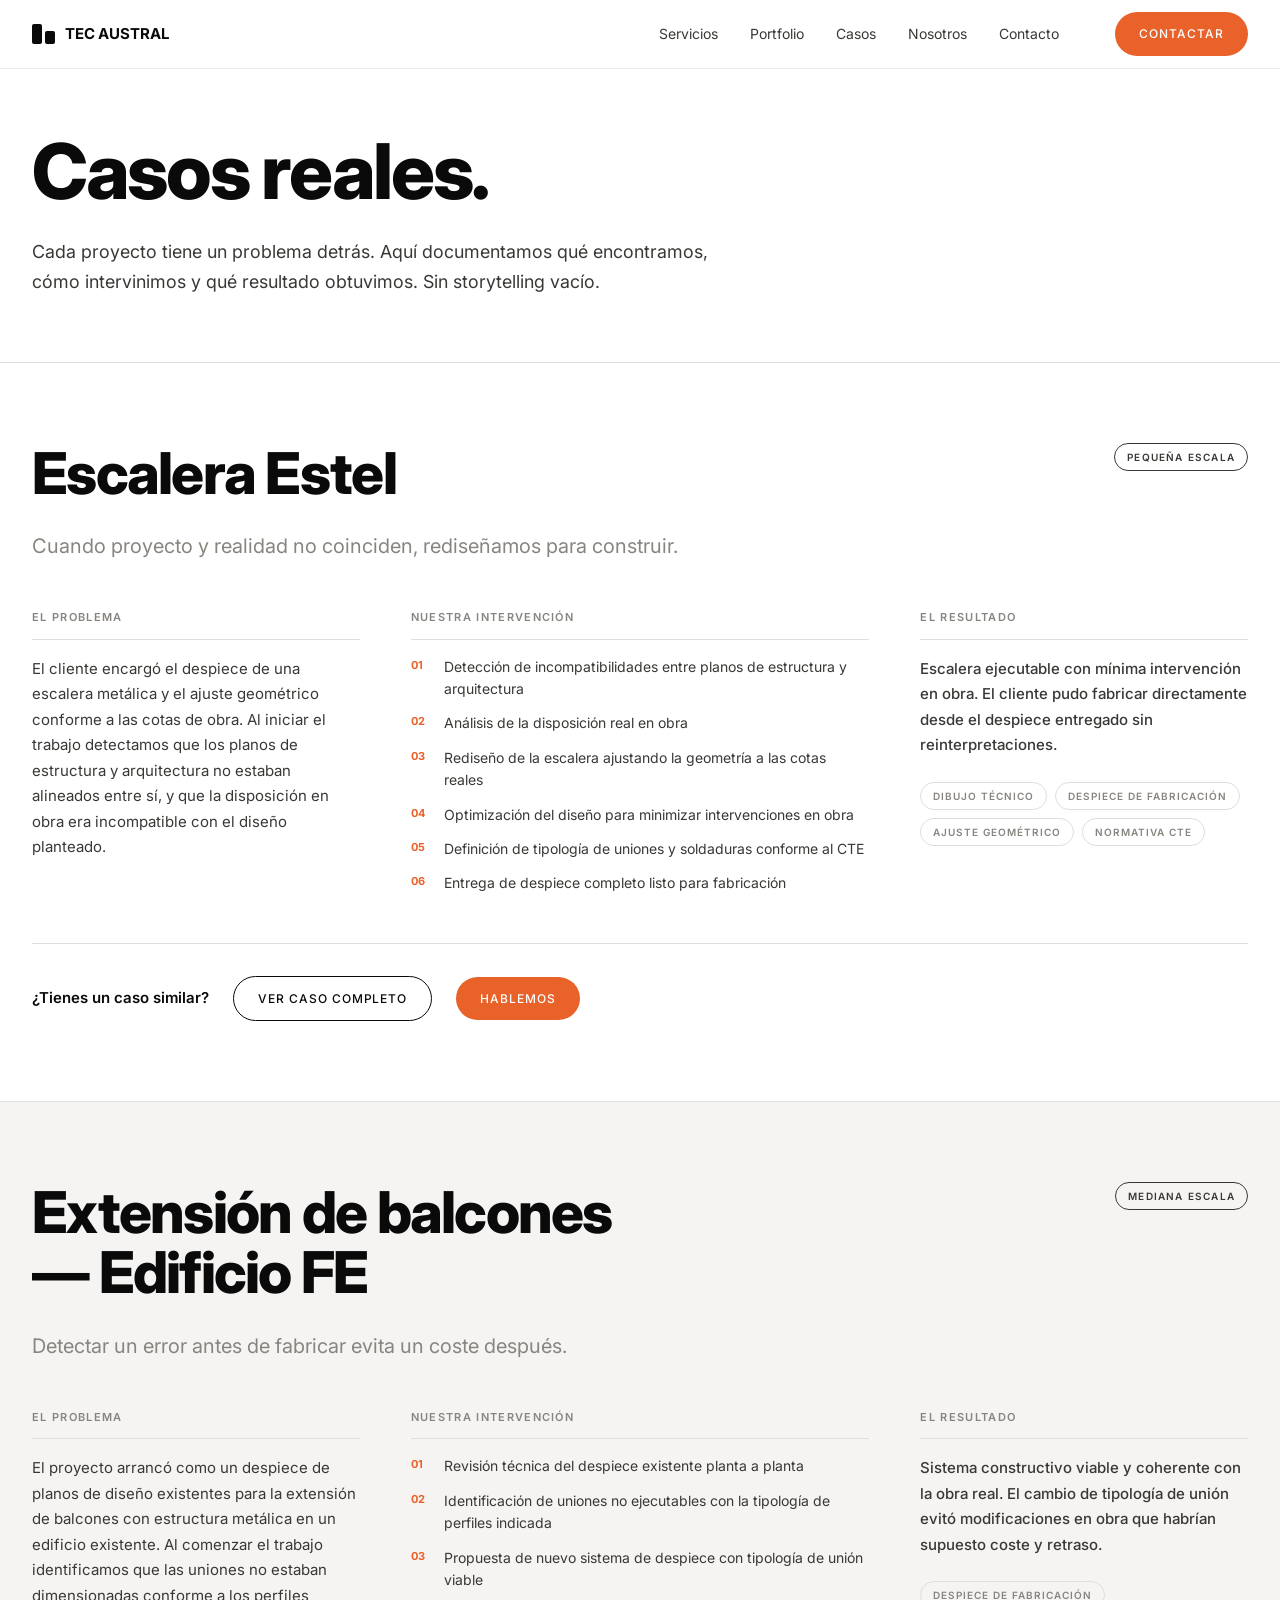
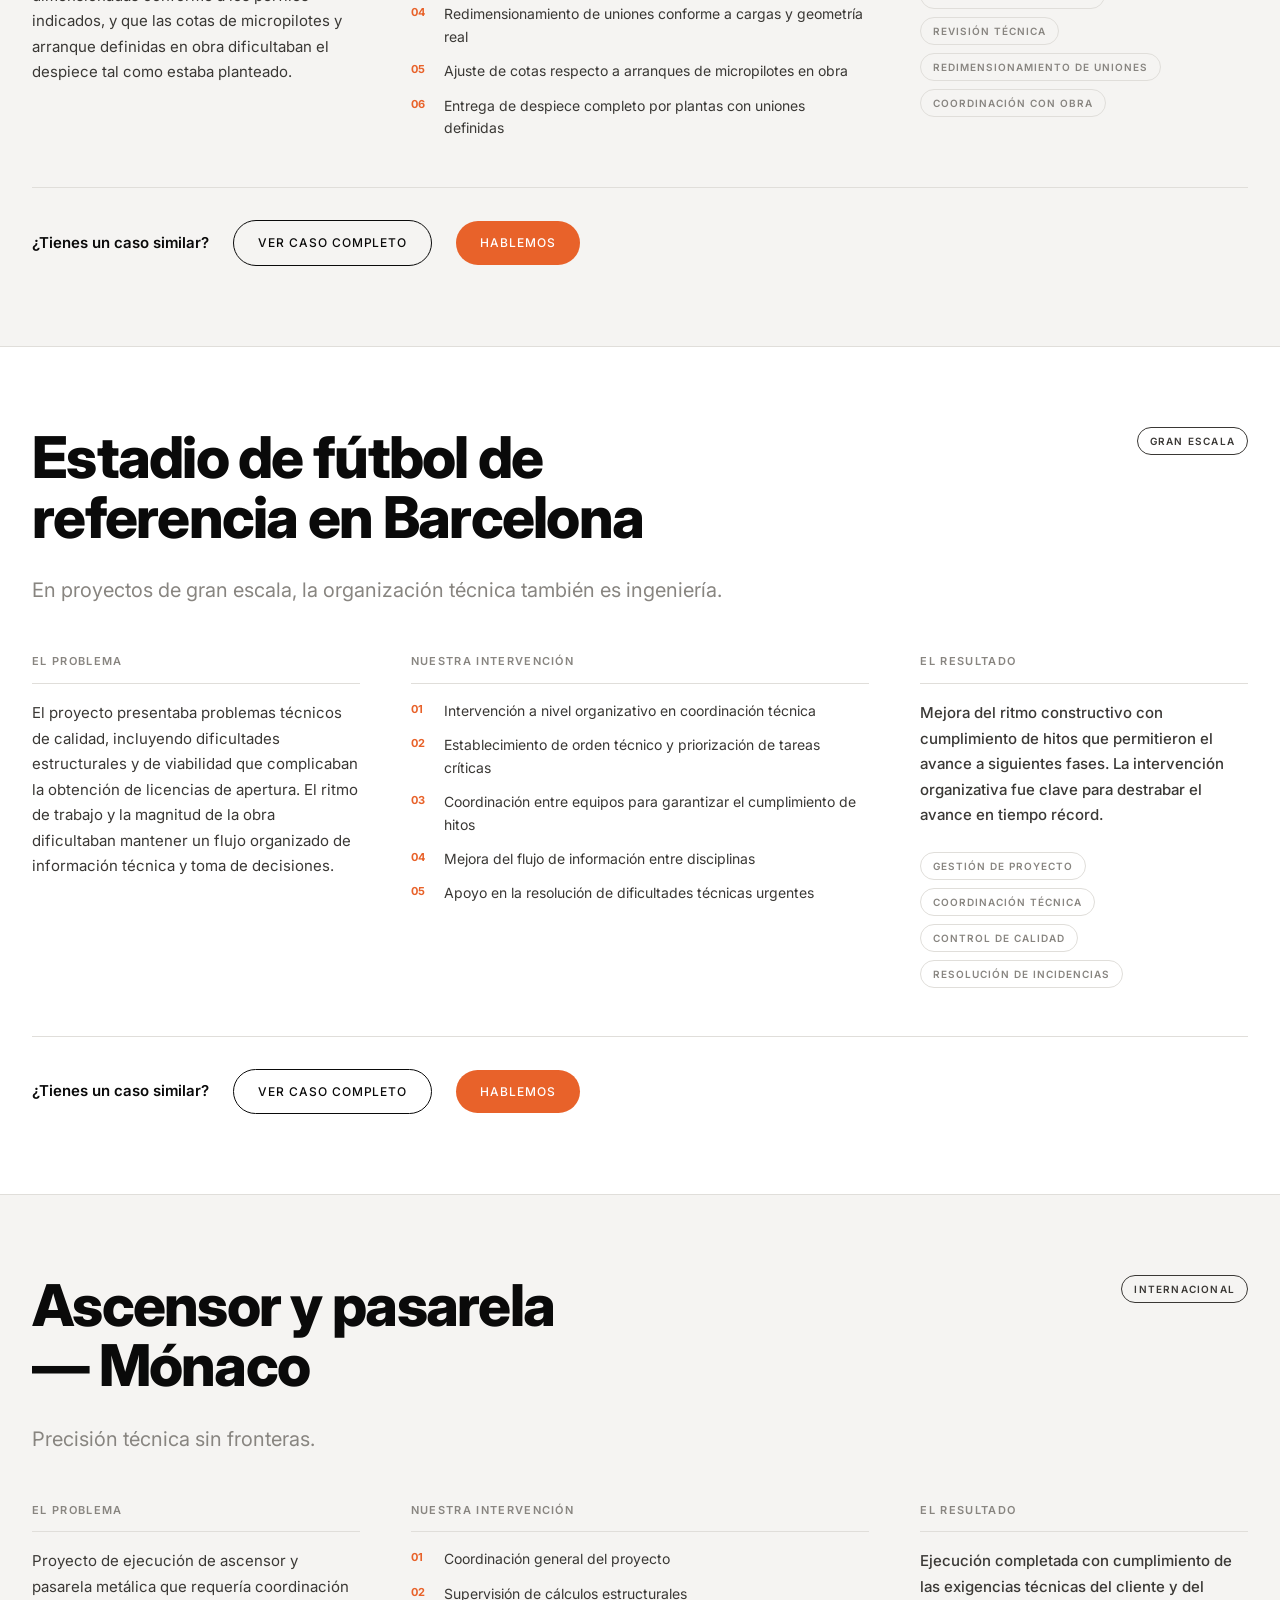
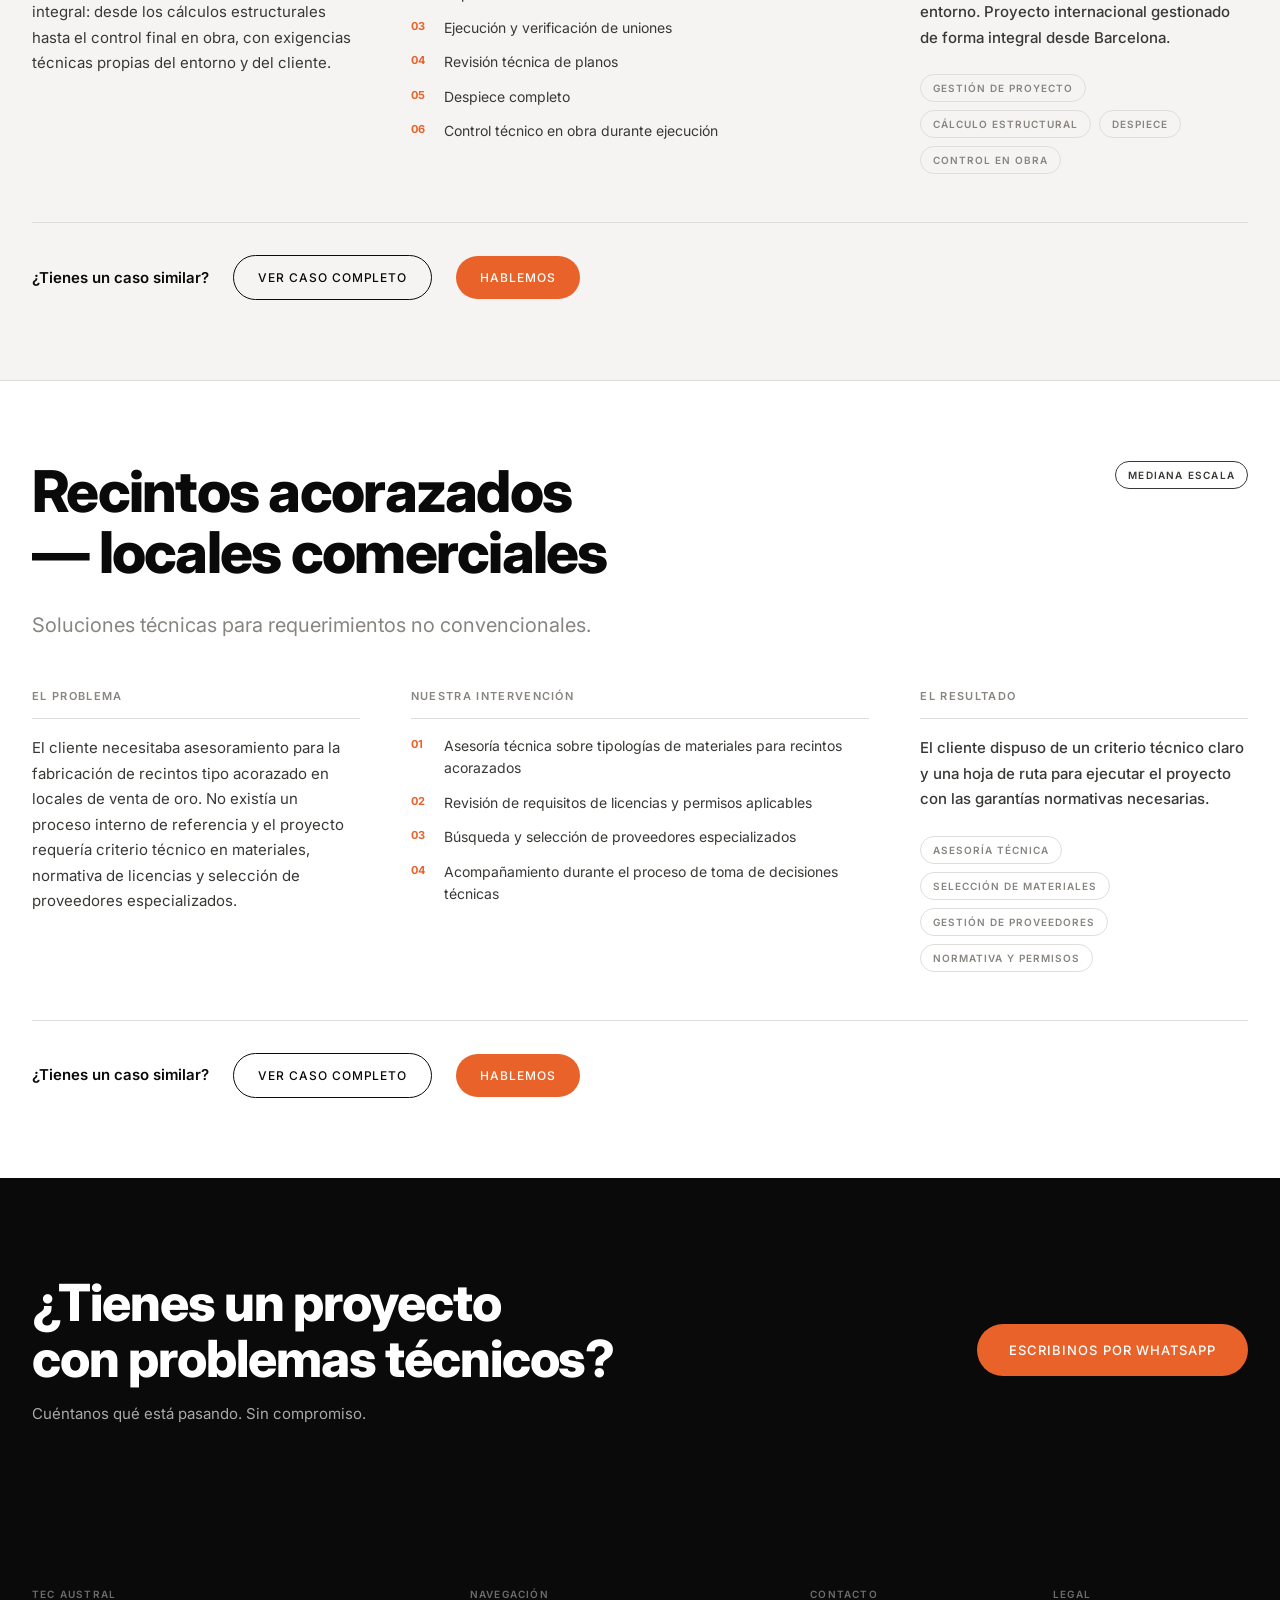
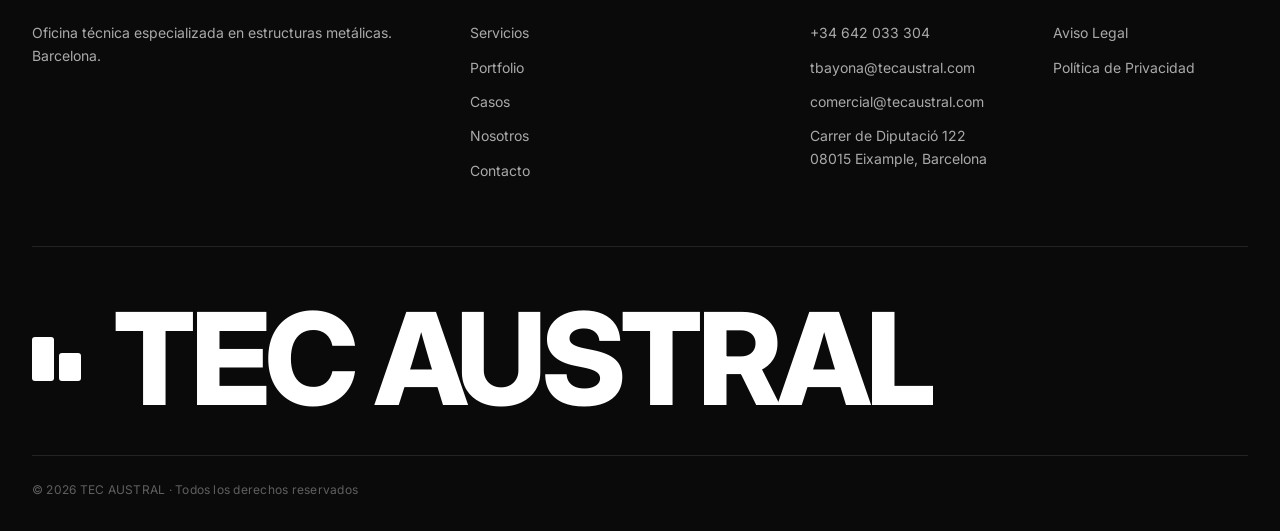
==== casos.html @ e1c51871 "Build-out completo: nuevas páginas y páginas individuales de casos - Home actualizado con contenido " ====
<!DOCTYPE html>
<html lang="es">
<head>
  <meta charset="UTF-8" />
  <meta name="viewport" content="width=device-width, initial-scale=1.0" />
  <title>Casos · TEC AUSTRAL</title>
  <meta name="description" content="Casos reales de intervención técnica en obra: qué encontramos, qué hicimos y qué resultados obtuvimos." />
  <meta property="og:title" content="Casos · TEC AUSTRAL" />
  <meta property="og:description" content="Casos reales de intervención técnica en obra: qué encontramos, qué hicimos y qué resultados obtuvimos." />
  <meta property="og:type" content="website" />
  <link rel="preconnect" href="https://fonts.googleapis.com" />
  <link rel="preconnect" href="https://fonts.gstatic.com" crossorigin />
  <link href="https://fonts.googleapis.com/css2?family=Inter:ital,opsz,wght@0,14..32,300;0,14..32,400;0,14..32,500;0,14..32,700;0,14..32,800;0,14..32,900&display=swap" rel="stylesheet" />
  <link rel="stylesheet" href="style.css" />
  <link rel="stylesheet" href="casos.css" />
</head>
<body>

  <!-- ═══ NAV ══════════════════════════════════════════════════════════ -->
  <nav class="nav" id="nav">
    <div class="nav__inner">
      <a href="index.html" class="nav__brand">
        <span class="nav__logo" aria-hidden="true">
          <span class="nav__logo-rect nav__logo-rect--tall"></span>
          <span class="nav__logo-rect nav__logo-rect--short"></span>
        </span>
        TEC AUSTRAL
      </a>
      <ul class="nav__links" role="list">
        <li><a href="servicios.html" class="nav__link">Servicios</a></li>
        <li><a href="portfolio.html" class="nav__link">Portfolio</a></li>
        <li><a href="casos.html" class="nav__link" aria-current="page">Casos</a></li>
        <li><a href="nosotros.html" class="nav__link">Nosotros</a></li>
        <li><a href="contacto.html" class="nav__link">Contacto</a></li>
      </ul>
      <div class="nav__ctas">
        <a href="https://wa.me/+34642033304" class="btn btn--fill" target="_blank" rel="noopener">CONTACTAR</a>
      </div>
      <button class="nav__hamburger" aria-label="Menú" aria-expanded="false" data-nav-toggle>
        <span></span><span></span>
      </button>
    </div>
    <div class="nav__mobile" data-nav-mobile>
      <ul role="list">
        <li><a href="servicios.html">Servicios</a></li>
        <li><a href="portfolio.html">Portfolio</a></li>
        <li><a href="casos.html">Casos</a></li>
        <li><a href="nosotros.html">Nosotros</a></li>
        <li><a href="contacto.html">Contacto</a></li>
      </ul>
      <a href="https://wa.me/+34642033304" class="btn btn--fill" target="_blank" rel="noopener" style="width:100%;justify-content:center;">CONTACTAR</a>
    </div>
  </nav>

  <!-- ═══ INTRO ══════════════════════════════════════════════════════════ -->
  <header class="page-header">
    <div class="page-header__inner">
      <h1 class="page-header__title">Casos reales.</h1>
      <p class="page-header__lede">Cada proyecto tiene un problema detrás. Aquí documentamos qué encontramos, cómo intervinimos y qué resultado obtuvimos. Sin storytelling vacío.</p>
    </div>
  </header>

  <!-- ═══ CASO 01 · ESTEL ════════════════════════════════════════════════ -->
  <article class="caso" id="estel" style="scroll-margin-top:var(--nav-h)">
    <div class="caso__inner">
      <div class="caso__top">
        <h2 class="caso__title">Escalera Estel</h2>
        <span class="caso__badge">PEQUEÑA ESCALA</span>
      </div>
      <p class="caso__headline">Cuando proyecto y realidad no coinciden, rediseñamos para construir.</p>
      <div class="caso__grid">
        <div class="caso__block">
          <h3>EL PROBLEMA</h3>
          <p>El cliente encargó el despiece de una escalera metálica y el ajuste geométrico conforme a las cotas de obra. Al iniciar el trabajo detectamos que los planos de estructura y arquitectura no estaban alineados entre sí, y que la disposición en obra era incompatible con el diseño planteado.</p>
        </div>
        <div class="caso__block">
          <h3>NUESTRA INTERVENCIÓN</h3>
          <ol class="caso__steps">
            <li>Detección de incompatibilidades entre planos de estructura y arquitectura</li>
            <li>Análisis de la disposición real en obra</li>
            <li>Rediseño de la escalera ajustando la geometría a las cotas reales</li>
            <li>Optimización del diseño para minimizar intervenciones en obra</li>
            <li>Definición de tipología de uniones y soldaduras conforme al CTE</li>
            <li>Entrega de despiece completo listo para fabricación</li>
          </ol>
        </div>
        <div class="caso__block">
          <h3>EL RESULTADO</h3>
          <p class="caso__result">Escalera ejecutable con mínima intervención en obra. El cliente pudo fabricar directamente desde el despiece entregado sin reinterpretaciones.</p>
          <div class="caso__tags">
            <span class="caso__tag">Dibujo técnico</span>
            <span class="caso__tag">Despiece de fabricación</span>
            <span class="caso__tag">Ajuste geométrico</span>
            <span class="caso__tag">Normativa CTE</span>
          </div>
        </div>
      </div>
      <div class="caso__cta">
        <p>¿Tienes un caso similar?</p>
        <a href="casos/estel.html" class="btn btn--outline-dark">VER CASO COMPLETO</a>
        <a href="https://wa.me/+34642033304" class="btn btn--fill" target="_blank" rel="noopener">HABLEMOS</a>
      </div>
    </div>
  </article>

  <!-- ═══ CASO 02 · FE ═══════════════════════════════════════════════════ -->
  <article class="caso" id="fe">
    <div class="caso__inner">
      <div class="caso__top">
        <h2 class="caso__title">Extensión de balcones<br>— Edificio FE</h2>
        <span class="caso__badge">MEDIANA ESCALA</span>
      </div>
      <p class="caso__headline">Detectar un error antes de fabricar evita un coste después.</p>
      <div class="caso__grid">
        <div class="caso__block">
          <h3>EL PROBLEMA</h3>
          <p>El proyecto arrancó como un despiece de planos de diseño existentes para la extensión de balcones con estructura metálica en un edificio existente. Al comenzar el trabajo identificamos que las uniones no estaban dimensionadas conforme a los perfiles indicados, y que las cotas de micropilotes y arranque definidas en obra dificultaban el despiece tal como estaba planteado.</p>
        </div>
        <div class="caso__block">
          <h3>NUESTRA INTERVENCIÓN</h3>
          <ol class="caso__steps">
            <li>Revisión técnica del despiece existente planta a planta</li>
            <li>Identificación de uniones no ejecutables con la tipología de perfiles indicada</li>
            <li>Propuesta de nuevo sistema de despiece con tipología de unión viable</li>
            <li>Redimensionamiento de uniones conforme a cargas y geometría real</li>
            <li>Ajuste de cotas respecto a arranques de micropilotes en obra</li>
            <li>Entrega de despiece completo por plantas con uniones definidas</li>
          </ol>
        </div>
        <div class="caso__block">
          <h3>EL RESULTADO</h3>
          <p class="caso__result">Sistema constructivo viable y coherente con la obra real. El cambio de tipología de unión evitó modificaciones en obra que habrían supuesto coste y retraso.</p>
          <div class="caso__tags">
            <span class="caso__tag">Despiece de fabricación</span>
            <span class="caso__tag">Revisión técnica</span>
            <span class="caso__tag">Redimensionamiento de uniones</span>
            <span class="caso__tag">Coordinación con obra</span>
          </div>
        </div>
      </div>
      <div class="caso__cta">
        <p>¿Tienes un caso similar?</p>
        <a href="casos/fe.html" class="btn btn--outline-dark">VER CASO COMPLETO</a>
        <a href="https://wa.me/+34642033304" class="btn btn--fill" target="_blank" rel="noopener">HABLEMOS</a>
      </div>
    </div>
  </article>

  <!-- ═══ CASO 03 · ESTADIO ══════════════════════════════════════════════ -->
  <article class="caso" id="estadio">
    <div class="caso__inner">
      <div class="caso__top">
        <h2 class="caso__title">Estadio de fútbol de<br>referencia en Barcelona</h2>
        <span class="caso__badge">GRAN ESCALA</span>
      </div>
      <p class="caso__headline">En proyectos de gran escala, la organización técnica también es ingeniería.</p>
      <div class="caso__grid">
        <div class="caso__block">
          <h3>EL PROBLEMA</h3>
          <p>El proyecto presentaba problemas técnicos de calidad, incluyendo dificultades estructurales y de viabilidad que complicaban la obtención de licencias de apertura. El ritmo de trabajo y la magnitud de la obra dificultaban mantener un flujo organizado de información técnica y toma de decisiones.</p>
        </div>
        <div class="caso__block">
          <h3>NUESTRA INTERVENCIÓN</h3>
          <ol class="caso__steps">
            <li>Intervención a nivel organizativo en coordinación técnica</li>
            <li>Establecimiento de orden técnico y priorización de tareas críticas</li>
            <li>Coordinación entre equipos para garantizar el cumplimiento de hitos</li>
            <li>Mejora del flujo de información entre disciplinas</li>
            <li>Apoyo en la resolución de dificultades técnicas urgentes</li>
          </ol>
        </div>
        <div class="caso__block">
          <h3>EL RESULTADO</h3>
          <p class="caso__result">Mejora del ritmo constructivo con cumplimiento de hitos que permitieron el avance a siguientes fases. La intervención organizativa fue clave para destrabar el avance en tiempo récord.</p>
          <div class="caso__tags">
            <span class="caso__tag">Gestión de proyecto</span>
            <span class="caso__tag">Coordinación técnica</span>
            <span class="caso__tag">Control de calidad</span>
            <span class="caso__tag">Resolución de incidencias</span>
          </div>
        </div>
      </div>
      <div class="caso__cta">
        <p>¿Tienes un caso similar?</p>
        <a href="casos/estadio.html" class="btn btn--outline-dark">VER CASO COMPLETO</a>
        <a href="https://wa.me/+34642033304" class="btn btn--fill" target="_blank" rel="noopener">HABLEMOS</a>
      </div>
    </div>
  </article>

  <!-- ═══ CASO 04 · MÓNACO ═══════════════════════════════════════════════ -->
  <article class="caso" id="monaco">
    <div class="caso__inner">
      <div class="caso__top">
        <h2 class="caso__title">Ascensor y pasarela<br>— Mónaco</h2>
        <span class="caso__badge">INTERNACIONAL</span>
      </div>
      <p class="caso__headline">Precisión técnica sin fronteras.</p>
      <div class="caso__grid">
        <div class="caso__block">
          <h3>EL PROBLEMA</h3>
          <p>Proyecto de ejecución de ascensor y pasarela metálica que requería coordinación integral: desde los cálculos estructurales hasta el control final en obra, con exigencias técnicas propias del entorno y del cliente.</p>
        </div>
        <div class="caso__block">
          <h3>NUESTRA INTERVENCIÓN</h3>
          <ol class="caso__steps">
            <li>Coordinación general del proyecto</li>
            <li>Supervisión de cálculos estructurales</li>
            <li>Ejecución y verificación de uniones</li>
            <li>Revisión técnica de planos</li>
            <li>Despiece completo</li>
            <li>Control técnico en obra durante ejecución</li>
          </ol>
        </div>
        <div class="caso__block">
          <h3>EL RESULTADO</h3>
          <p class="caso__result">Ejecución completada con cumplimiento de las exigencias técnicas del cliente y del entorno. Proyecto internacional gestionado de forma integral desde Barcelona.</p>
          <div class="caso__tags">
            <span class="caso__tag">Gestión de proyecto</span>
            <span class="caso__tag">Cálculo estructural</span>
            <span class="caso__tag">Despiece</span>
            <span class="caso__tag">Control en obra</span>
          </div>
        </div>
      </div>
      <div class="caso__cta">
        <p>¿Tienes un caso similar?</p>
        <a href="casos/monaco.html" class="btn btn--outline-dark">VER CASO COMPLETO</a>
        <a href="https://wa.me/+34642033304" class="btn btn--fill" target="_blank" rel="noopener">HABLEMOS</a>
      </div>
    </div>
  </article>

  <!-- ═══ CASO 05 · BÚNKER ═══════════════════════════════════════════════ -->
  <article class="caso" id="bunker">
    <div class="caso__inner">
      <div class="caso__top">
        <h2 class="caso__title">Recintos acorazados<br>— locales comerciales</h2>
        <span class="caso__badge">MEDIANA ESCALA</span>
      </div>
      <p class="caso__headline">Soluciones técnicas para requerimientos no convencionales.</p>
      <div class="caso__grid">
        <div class="caso__block">
          <h3>EL PROBLEMA</h3>
          <p>El cliente necesitaba asesoramiento para la fabricación de recintos tipo acorazado en locales de venta de oro. No existía un proceso interno de referencia y el proyecto requería criterio técnico en materiales, normativa de licencias y selección de proveedores especializados.</p>
        </div>
        <div class="caso__block">
          <h3>NUESTRA INTERVENCIÓN</h3>
          <ol class="caso__steps">
            <li>Asesoría técnica sobre tipologías de materiales para recintos acorazados</li>
            <li>Revisión de requisitos de licencias y permisos aplicables</li>
            <li>Búsqueda y selección de proveedores especializados</li>
            <li>Acompañamiento durante el proceso de toma de decisiones técnicas</li>
          </ol>
        </div>
        <div class="caso__block">
          <h3>EL RESULTADO</h3>
          <p class="caso__result">El cliente dispuso de un criterio técnico claro y una hoja de ruta para ejecutar el proyecto con las garantías normativas necesarias.</p>
          <div class="caso__tags">
            <span class="caso__tag">Asesoría técnica</span>
            <span class="caso__tag">Selección de materiales</span>
            <span class="caso__tag">Gestión de proveedores</span>
            <span class="caso__tag">Normativa y permisos</span>
          </div>
        </div>
      </div>
      <div class="caso__cta">
        <p>¿Tienes un caso similar?</p>
        <a href="casos/bunker.html" class="btn btn--outline-dark">VER CASO COMPLETO</a>
        <a href="https://wa.me/+34642033304" class="btn btn--fill" target="_blank" rel="noopener">HABLEMOS</a>
      </div>
    </div>
  </article>

  <!-- ═══ CTA ════════════════════════════════════════════════════════════ -->
  <section class="about-cta">
    <div class="about-cta__inner">
      <div class="about-cta__text">
        <h2 class="about-cta__heading">¿Tienes un proyecto<br>con problemas técnicos?</h2>
        <p class="about-cta__sub">Cuéntanos qué está pasando. Sin compromiso.</p>
      </div>
      <a href="https://wa.me/+34642033304" class="btn btn--fill btn--lg" target="_blank" rel="noopener">ESCRIBINOS POR WHATSAPP</a>
    </div>
  </section>

  <!-- ═══ FOOTER ════════════════════════════════════════════════════════ -->
  <footer class="footer">
    <div class="footer__top">
      <div class="footer__col">
        <span class="footer__col-label">TEC AUSTRAL</span>
        <p style="font-size:14px;color:rgba(255,255,255,0.65);line-height:1.6;">Oficina técnica especializada en estructuras metálicas. Barcelona.</p>
      </div>
      <div class="footer__col">
        <span class="footer__col-label">NAVEGACIÓN</span>
        <a href="servicios.html">Servicios</a>
        <a href="portfolio.html">Portfolio</a>
        <a href="casos.html">Casos</a>
        <a href="nosotros.html">Nosotros</a>
        <a href="contacto.html">Contacto</a>
      </div>
      <div class="footer__col">
        <span class="footer__col-label">CONTACTO</span>
        <a href="tel:+34642033304">+34 642 033 304</a>
        <a href="mailto:tbayona@tecaustral.com">tbayona@tecaustral.com</a>
        <a href="mailto:comercial@tecaustral.com">comercial@tecaustral.com</a>
        <address>Carrer de Diputació 122<br>08015 Eixample, Barcelona</address>
      </div>
      <div class="footer__col">
        <span class="footer__col-label">LEGAL</span>
        <a href="#">Aviso Legal</a>
        <a href="#">Política de Privacidad</a>
      </div>
    </div>
    <div class="footer__wordmark-row">
      <span class="footer__logo" aria-hidden="true">
        <span class="footer__logo-rect footer__logo-rect--tall"></span>
        <span class="footer__logo-rect footer__logo-rect--short"></span>
      </span>
      <span class="footer__wordmark">TEC AUSTRAL</span>
    </div>
    <div class="footer__bottom">
      <span>&copy; 2026 TEC AUSTRAL · Todos los derechos reservados</span>
    </div>
  </footer>

  <script src="main.js"></script>
</body>
</html>
---- style.css ----
/* ═══════════════════════════════════════════════════════════════
   TEC AUSTRAL — style.css
   DNA: buildings-business.framer.website
   ════════════════════════════════════════════════════════════════ */

/* ── Tokens ──────────────────────────────────────────────────── */
:root {
  --black:       #0a0a0a;
  --white:       #ffffff;
  --grey-soft:   #f5f4f2;
  --grey-mid:    #e0deda;
  --grey-text:   #888580;
  --grey-dark:   #3a3835;
  --orange:      #e8622a;
  --orange-dark: #c94f1a;

  --font: "Inter", ui-sans-serif, system-ui, sans-serif;

  --nav-h: 68px;

  --ease: cubic-bezier(0.16, 1, 0.3, 1);
  --ease-in: cubic-bezier(0.7, 0, 0.84, 0);
}

/* ── Reset ───────────────────────────────────────────────────── */
*, *::before, *::after { box-sizing: border-box; margin: 0; padding: 0; }
html { overflow-x: clip; scroll-behavior: smooth; }
body {
  overflow-x: clip;
  font-family: var(--font);
  font-size: 16px;
  line-height: 1.6;
  color: var(--black);
  background: var(--white);
  -webkit-font-smoothing: antialiased;
}
img, picture, svg { display: block; max-width: 100%; }
a { color: inherit; text-decoration: none; }
button { font: inherit; cursor: pointer; border: none; background: none; }
address { font-style: normal; }
::selection { background: var(--orange); color: var(--white); }

/* ── Buttons ─────────────────────────────────────────────────── */
.btn {
  display: inline-flex;
  align-items: center;
  justify-content: center;
  gap: 8px;
  padding: 12px 24px;
  border-radius: 9999px;
  font-size: 12px;
  font-weight: 500;
  letter-spacing: 0.08em;
  white-space: nowrap;
  transition: background 180ms var(--ease), color 180ms var(--ease),
              transform 120ms var(--ease);
}
.btn:focus-visible { outline: 2px solid var(--orange); outline-offset: 3px; }
.btn:active { transform: scale(0.97); }

.btn--fill {
  background: var(--orange);
  color: var(--white);
}
.btn--fill:hover { background: var(--orange-dark); }

.btn--outline {
  border: 1.5px solid var(--black);
  color: var(--black);
  background: transparent;
}
.btn--outline:hover { background: var(--black); color: var(--white); }

.btn--outline-dark {
  border: 1.5px solid var(--black);
  color: var(--black);
  background: transparent;
}
.btn--outline-dark:hover { background: var(--black); color: var(--white); }

.btn--outline-light {
  border: 1.5px solid var(--white);
  color: var(--white);
  background: transparent;
}
.btn--outline-light:hover { background: var(--white); color: var(--black); }

.btn--lg { padding: 16px 32px; font-size: 13px; }

/* ── NAV ─────────────────────────────────────────────────────── */
.nav {
  position: fixed;
  top: 0; left: 0; right: 0;
  z-index: 100;
  background: rgba(255,255,255,0.94);
  backdrop-filter: blur(12px);
  -webkit-backdrop-filter: blur(12px);
  border-bottom: 1px solid rgba(0,0,0,0.08);
  transition: background 200ms var(--ease);
}

.nav__inner {
  max-width: 1400px;
  margin-inline: auto;
  padding-inline: clamp(1rem, 3vw, 2rem);
  height: var(--nav-h);
  display: flex;
  align-items: center;
  gap: 2rem;
}

.nav__brand {
  display: flex;
  align-items: center;
  gap: 10px;
  font-size: 15px;
  font-weight: 700;
  letter-spacing: -0.01em;
  flex-shrink: 0;
}

.nav__logo {
  display: flex;
  align-items: flex-end;
  gap: 3px;
}
.nav__logo-rect {
  background: var(--black);
  width: 10px;
  border-radius: 2px;
}
.nav__logo-rect--tall { height: 20px; }
.nav__logo-rect--short { height: 13px; }

.nav__links {
  display: flex;
  align-items: center;
  gap: 2rem;
  list-style: none;
  margin-left: auto;
}

.nav__link {
  font-size: 14px;
  color: var(--grey-dark);
  transition: color 150ms var(--ease);
}
.nav__link:hover { color: var(--black); }

.nav__ctas {
  display: flex;
  align-items: center;
  gap: 8px;
  margin-left: 1.5rem;
}

.nav__hamburger {
  display: none;
  flex-direction: column;
  gap: 5px;
  padding: 8px;
  margin-left: auto;
}
.nav__hamburger span {
  display: block;
  width: 22px;
  height: 1.5px;
  background: var(--black);
  border-radius: 1px;
  transition: transform 200ms var(--ease), opacity 200ms;
}

.nav__mobile {
  display: none;
  padding: 1.5rem clamp(1rem, 3vw, 2rem);
  border-top: 1px solid var(--grey-mid);
}
.nav__mobile.is-open { display: block; }
.nav__mobile ul {
  list-style: none;
  display: flex;
  flex-direction: column;
  gap: 1rem;
  margin-bottom: 1.5rem;
}
.nav__mobile a {
  font-size: 18px;
  font-weight: 500;
}

@media (max-width: 900px) {
  .nav__links, .nav__ctas { display: none; }
  .nav__hamburger { display: flex; }
}

/* ── HERO ────────────────────────────────────────────────────── */
.hero {
  position: relative;
  height: 100svh;
  min-height: 560px;
  overflow: hidden;
}

.hero__bg {
  position: absolute;
  inset: 0;
}

.hero__photo-placeholder {
  width: 100%;
  height: 100%;
  /* Beautiful gradient simulating a construction site at dusk */
  background:
    linear-gradient(
      160deg,
      oklch(22% 0.03 240) 0%,
      oklch(18% 0.02 30) 35%,
      oklch(40% 0.12 45) 60%,
      oklch(65% 0.15 55) 80%,
      oklch(75% 0.12 70) 100%
    );
}
/* SVG crane silhouette overlay */
.hero__photo-placeholder::after {
  content: "";
  position: absolute;
  inset: 0;
  background:
    /* Silhouette layer */
    linear-gradient(to top, oklch(10% 0.01 240) 0%, transparent 45%),
    linear-gradient(to bottom, transparent 40%, oklch(10% 0.01 240 / 0.2) 100%);
}

.hero__content {
  position: relative;
  z-index: 2;
  height: 100%;
  max-width: 1400px;
  margin-inline: auto;
  padding: calc(var(--nav-h) + 3rem) clamp(1rem, 3vw, 2rem) 4rem;
  display: flex;
  flex-direction: column;
  justify-content: space-between;
}

.hero__heading {
  font-size: clamp(3rem, 7vw, 7rem);
  font-weight: 800;
  line-height: 1.0;
  letter-spacing: -0.03em;
  color: var(--white);
}

.hero__cta-block {
  display: flex;
  flex-direction: column;
  align-items: flex-start;
  gap: 1.5rem;
  align-self: flex-end;
  max-width: 420px;
  text-align: left;
}

.hero__lede {
  font-size: 15px;
  line-height: 1.65;
  color: rgba(255,255,255,0.75);
}

/* ── LOGOS ───────────────────────────────────────────────────── */
.logos {
  background: var(--white);
  padding: 3rem clamp(1rem, 3vw, 2rem);
  border-bottom: 1px solid var(--grey-mid);
}

.logos__inner {
  max-width: 1400px;
  margin-inline: auto;
}

.logos__tagline {
  font-size: 13px;
  color: var(--grey-text);
  margin-bottom: 2rem;
}

.logos__row {
  display: flex;
  align-items: center;
  gap: clamp(1.5rem, 4vw, 4rem);
  flex-wrap: wrap;
}

.logos__item {
  font-size: 13px;
  font-weight: 600;
  letter-spacing: 0.06em;
  color: var(--grey-mid);
  transition: color 200ms var(--ease);
}
.logos__item:hover { color: var(--grey-dark); }

/* ── PROJECTS ────────────────────────────────────────────────── */
.projects {
  background: var(--black);
  padding-top: 5rem;
  overflow: hidden;
}

.projects__header {
  max-width: 1400px;
  margin-inline: auto;
  padding-inline: clamp(1rem, 3vw, 2rem);
  padding-bottom: 3rem;
}

.projects__heading {
  font-size: clamp(2rem, 4vw, 3.5rem);
  font-weight: 700;
  line-height: 1.1;
  letter-spacing: -0.02em;
  color: var(--white);
}

.projects__track {
  display: flex;
  gap: 1rem;
  padding-inline: clamp(1rem, 3vw, 2rem);
  padding-bottom: 5rem;
  overflow-x: auto;
  scroll-snap-type: x mandatory;
  -webkit-overflow-scrolling: touch;
  scrollbar-width: none;
}
.projects__track::-webkit-scrollbar { display: none; }

.project-card {
  position: relative;
  flex-shrink: 0;
  width: clamp(280px, 40vw, 560px);
  aspect-ratio: 3/4;
  border-radius: 12px;
  overflow: hidden;
  scroll-snap-align: start;
  cursor: pointer;
  transition: transform 300ms var(--ease);
}
.project-card:hover { transform: scale(1.01); }

.project-card__img {
  position: absolute;
  inset: 0;
  background-size: cover;
  background-position: center;
  transition: transform 400ms var(--ease);
}
.project-card:hover .project-card__img { transform: scale(1.04); }

/* Placeholder gradients — replace with real photos */
.project-card__img--1 {
  background: linear-gradient(145deg, oklch(30% 0.04 220) 0%, oklch(50% 0.10 55) 100%);
}
.project-card__img--2 {
  background: linear-gradient(145deg, oklch(25% 0.03 30) 0%, oklch(55% 0.12 50) 100%);
}
.project-card__img--3 {
  background: linear-gradient(145deg, oklch(28% 0.04 250) 0%, oklch(45% 0.08 60) 100%);
}
.project-card__img--4 {
  background: linear-gradient(145deg, oklch(22% 0.02 200) 0%, oklch(40% 0.08 210) 100%);
}

/* Dark overlay */
.project-card__img::after {
  content: "";
  position: absolute;
  inset: 0;
  background: linear-gradient(to top, oklch(8% 0.01 240 / 0.85) 0%, transparent 50%);
}

.project-card__info {
  position: absolute;
  bottom: 0; left: 0; right: 0;
  padding: 1.5rem;
  z-index: 2;
}

.project-card__num {
  display: block;
  font-size: 12px;
  font-weight: 600;
  letter-spacing: 0.04em;
  color: var(--orange);
  margin-bottom: 0.5rem;
}

.project-card__title {
  font-size: clamp(1.1rem, 2vw, 1.4rem);
  font-weight: 600;
  line-height: 1.2;
  color: var(--white);
  margin-bottom: 0.4rem;
}

.project-card__meta {
  font-size: 12px;
  color: rgba(255,255,255,0.55);
  margin-bottom: 1rem;
  letter-spacing: 0.02em;
}

.project-card__link {
  display: inline-block;
  font-size: 11px;
  font-weight: 600;
  letter-spacing: 0.08em;
  color: var(--white);
  text-decoration: underline;
  text-underline-offset: 3px;
  transition: color 150ms;
}
.project-card__link:hover { color: var(--orange); }

/* ── STATS ───────────────────────────────────────────────────── */
.stats {
  background: var(--white);
  padding: 6rem clamp(1rem, 3vw, 2rem);
}

.stats__eyebrow {
  text-align: center;
  font-size: 11px;
  font-weight: 500;
  letter-spacing: 0.12em;
  color: var(--grey-text);
  margin-bottom: 3rem;
}

.stats__row {
  max-width: 1000px;
  margin-inline: auto;
  display: flex;
  align-items: center;
  justify-content: center;
  gap: 0;
}

.stats__item {
  flex: 1;
  text-align: center;
  padding: 1rem;
}

.stats__number {
  display: block;
  font-size: clamp(3rem, 8vw, 7rem);
  font-weight: 700;
  line-height: 1;
  letter-spacing: -0.04em;
  color: var(--black);
  margin-bottom: 1rem;
}

.stats__label {
  display: block;
  font-size: 11px;
  font-weight: 500;
  letter-spacing: 0.1em;
  color: var(--grey-text);
  line-height: 1.5;
}

.stats__divider {
  width: 1px;
  height: 100px;
  background: var(--grey-mid);
  flex-shrink: 0;
}

@media (max-width: 600px) {
  .stats__row { flex-direction: column; gap: 2rem; }
  .stats__divider { width: 40px; height: 1px; }
}

/* ── PILLARS ─────────────────────────────────────────────────── */
.pillars {
  background: var(--white);
  border-top: 1px solid var(--grey-mid);
  padding: 6rem clamp(1rem, 3vw, 2rem);
}

.pillars__inner {
  max-width: 1400px;
  margin-inline: auto;
  display: grid;
  grid-template-columns: 1fr 1.5fr;
  gap: 4rem;
  align-items: start;
}

.pillars__heading {
  font-size: clamp(1.8rem, 3.5vw, 3rem);
  font-weight: 700;
  line-height: 1.1;
  letter-spacing: -0.02em;
  position: sticky;
  top: calc(var(--nav-h) + 2rem);
}

.pillars__right {
  display: flex;
  flex-direction: column;
}

.pillars__item {
  padding: 1.25rem 0;
  border-top: 1px solid var(--grey-mid);
  font-size: 12px;
  font-weight: 500;
  letter-spacing: 0.1em;
  color: var(--grey-text);
  transition: color 200ms var(--ease);
}
.pillars__item:hover { color: var(--black); }
.pillars__item:last-child { border-bottom: 1px solid var(--grey-mid); }

@media (max-width: 768px) {
  .pillars__inner { grid-template-columns: 1fr; }
  .pillars__heading { position: static; }
}

/* ── SERVICES ────────────────────────────────────────────────── */
.services {
  background: var(--grey-soft);
}

.services__row {
  display: grid;
  grid-template-columns: 1fr 1fr;
  min-height: 520px;
}

.services__row--reverse { direction: rtl; }
.services__row--reverse > * { direction: ltr; }

.services__img {
  background-size: cover;
  background-position: center;
}

.services__img--1 {
  background: linear-gradient(135deg, oklch(38% 0.05 45) 0%, oklch(60% 0.10 55) 100%);
}
.services__img--2 {
  background: linear-gradient(135deg, oklch(30% 0.04 240) 0%, oklch(50% 0.07 220) 100%);
}
.services__img--3 {
  background: linear-gradient(135deg, oklch(28% 0.03 30) 0%, oklch(48% 0.09 40) 100%);
}

.services__text {
  padding: 4rem clamp(2rem, 5vw, 5rem);
  display: flex;
  flex-direction: column;
  justify-content: center;
  gap: 1.5rem;
}

.services__heading {
  font-size: clamp(1.8rem, 3vw, 2.5rem);
  font-weight: 700;
  line-height: 1.15;
  letter-spacing: -0.02em;
}

.services__body {
  font-size: 15px;
  line-height: 1.7;
  color: var(--grey-dark);
  max-width: 44ch;
}

@media (max-width: 768px) {
  .services__row {
    grid-template-columns: 1fr;
    direction: ltr !important;
  }
  .services__img { min-height: 280px; }
  .services__row--reverse .services__img { order: -1; }
}

/* ── ABOUT / EXPERIENCE ──────────────────────────────────────── */
.about {
  background: var(--white);
  padding: 6rem clamp(1rem, 3vw, 2rem);
}

.about__photos {
  max-width: 1400px;
  margin-inline: auto;
  display: grid;
  grid-template-columns: 1fr 1fr;
  gap: 1rem;
  margin-bottom: 4rem;
}

.about__photo {
  aspect-ratio: 4/3;
  border-radius: 10px;
  overflow: hidden;
}

.about__photo--1 {
  background: linear-gradient(135deg, oklch(45% 0.10 50) 0%, oklch(65% 0.12 55) 100%);
}
.about__photo--2 {
  background: linear-gradient(135deg, oklch(32% 0.04 240) 0%, oklch(52% 0.08 55) 100%);
  margin-top: 3rem;
}

.about__text {
  max-width: 680px;
  margin-inline: auto;
  text-align: center;
}

.about__heading {
  font-size: clamp(2.5rem, 5vw, 5rem);
  font-weight: 700;
  letter-spacing: -0.03em;
  margin-bottom: 2rem;
  color: var(--grey-mid);
}

.about__body {
  font-size: 16px;
  line-height: 1.75;
  color: var(--grey-dark);
  margin-bottom: 1rem;
}

@media (max-width: 600px) {
  .about__photos { grid-template-columns: 1fr; }
  .about__photo--2 { margin-top: 0; }
}

/* ── TESTIMONIALS ────────────────────────────────────────────── */
.testimonials {
  background: var(--white);
  border-top: 1px solid var(--grey-mid);
  padding: 5rem clamp(1rem, 3vw, 2rem);
}

.testimonials__inner {
  max-width: 780px;
  margin-inline: auto;
  display: flex;
  flex-direction: column;
  gap: 0;
}

.testimonial {
  padding: 2.5rem 0;
  border-bottom: 1px solid var(--grey-mid);
}

.testimonial:first-child { border-top: 1px solid var(--grey-mid); }

.testimonial__header {
  display: flex;
  flex-direction: column;
  gap: 4px;
  margin-bottom: 1.25rem;
}

.testimonial__name {
  font-size: 13px;
  font-weight: 600;
  letter-spacing: 0.08em;
}

.testimonial__role {
  font-size: 11px;
  letter-spacing: 0.08em;
  color: var(--grey-text);
}

.testimonial__quote {
  font-size: 17px;
  line-height: 1.65;
  color: var(--grey-dark);
  font-style: normal;
}

/* ── CASES ───────────────────────────────────────────────────── */
.cases {
  background: var(--white);
  padding: 5rem clamp(1rem, 3vw, 2rem);
  border-top: 1px solid var(--grey-mid);
}

.cases__inner {
  max-width: 1400px;
  margin-inline: auto;
}

.cases__header {
  display: flex;
  align-items: center;
  justify-content: space-between;
  margin-bottom: 2.5rem;
}

.cases__heading {
  font-size: clamp(1.5rem, 3vw, 2rem);
  font-weight: 700;
  letter-spacing: -0.01em;
}

.cases__grid {
  display: grid;
  grid-template-columns: repeat(3, 1fr);
  gap: 1rem;
}

.case-card {
  display: flex;
  flex-direction: column;
  gap: 1rem;
  transition: opacity 200ms var(--ease);
}
.case-card:hover { opacity: 0.8; }

.case-card__img {
  aspect-ratio: 4/3;
  border-radius: 8px;
  background-size: cover;
  background-position: center;
}

.case-card__img--1 { background: linear-gradient(145deg, oklch(40% 0.08 50) 0%, oklch(58% 0.12 55) 100%); }
.case-card__img--2 { background: linear-gradient(145deg, oklch(32% 0.04 240) 0%, oklch(48% 0.07 220) 100%); }
.case-card__img--3 { background: linear-gradient(145deg, oklch(28% 0.03 30) 0%, oklch(52% 0.10 45) 100%); }

.case-card__body { padding: 0 0.25rem; }

.case-card__title {
  font-size: 15px;
  font-weight: 500;
}

@media (max-width: 768px) {
  .cases__grid { grid-template-columns: 1fr; }
}

/* ── CONTACT CTA ─────────────────────────────────────────────── */
.contact-cta {
  background: var(--grey-soft);
  padding: 6rem clamp(1rem, 3vw, 2rem);
  border-top: 1px solid var(--grey-mid);
}

.contact-cta__inner {
  max-width: 1400px;
  margin-inline: auto;
}

.contact-cta__heading {
  font-size: clamp(2.5rem, 5vw, 5rem);
  font-weight: 700;
  line-height: 1.05;
  letter-spacing: -0.03em;
  margin-bottom: 3rem;
}

.contact-cta__form {
  display: grid;
  grid-template-columns: 1fr 1fr;
  gap: 4rem;
}

.form-row {
  display: grid;
  grid-template-columns: 1fr 1fr;
  gap: 1rem;
  margin-bottom: 1rem;
}

.form-field {
  display: flex;
  flex-direction: column;
  gap: 6px;
}

.form-field label {
  font-size: 11px;
  font-weight: 500;
  letter-spacing: 0.1em;
  color: var(--grey-text);
}

.form-field input,
.form-field textarea {
  padding: 12px 0;
  background: transparent;
  border: none;
  border-bottom: 1px solid var(--grey-dark);
  font-size: 15px;
  font-family: var(--font);
  color: var(--black);
  outline: none;
  transition: border-color 150ms var(--ease);
}

.form-field input:focus,
.form-field textarea:focus {
  border-color: var(--black);
}

.form-field textarea {
  resize: vertical;
  min-height: 100px;
  line-height: 1.6;
  margin-bottom: 1rem;
}

.contact-cta__info {
  display: flex;
  flex-direction: column;
  justify-content: center;
  gap: 2rem;
}

.contact-info-item {
  display: flex;
  flex-direction: column;
  gap: 4px;
}

.contact-info-label {
  font-size: 11px;
  font-weight: 500;
  letter-spacing: 0.1em;
  color: var(--grey-text);
}

.contact-info-item a,
.contact-info-item address {
  font-size: 15px;
  line-height: 1.6;
  transition: color 150ms;
}
.contact-info-item a:hover { color: var(--orange); }

@media (max-width: 768px) {
  .contact-cta__form { grid-template-columns: 1fr; gap: 3rem; }
  .form-row { grid-template-columns: 1fr; }
}

/* ── FOOTER ──────────────────────────────────────────────────── */
.footer {
  background: var(--black);
  color: var(--white);
  padding: 4rem clamp(1rem, 3vw, 2rem) 2rem;
}

.footer__top {
  max-width: 1400px;
  margin-inline: auto;
  display: grid;
  grid-template-columns: 2fr 1.5fr 1fr 1fr;
  gap: 3rem;
  padding-bottom: 4rem;
  border-bottom: 1px solid rgba(255,255,255,0.1);
}

.footer__col {
  display: flex;
  flex-direction: column;
  gap: 0.75rem;
}

.footer__col-label {
  font-size: 10px;
  font-weight: 600;
  letter-spacing: 0.12em;
  color: rgba(255,255,255,0.4);
  margin-bottom: 0.5rem;
}

.footer__col a,
.footer__col address {
  font-size: 14px;
  color: rgba(255,255,255,0.65);
  line-height: 1.6;
  transition: color 150ms;
}
.footer__col a:hover { color: var(--white); }

/* Giant wordmark */
.footer__wordmark-row {
  max-width: 1400px;
  margin-inline: auto;
  display: flex;
  align-items: center;
  gap: 2rem;
  padding-block: 3rem 2rem;
}

.footer__logo {
  display: flex;
  align-items: flex-end;
  gap: 5px;
  flex-shrink: 0;
}
.footer__logo-rect {
  background: var(--white);
  border-radius: 3px;
}
.footer__logo-rect--tall { width: 22px; height: 44px; }
.footer__logo-rect--short { width: 22px; height: 28px; }

.footer__wordmark {
  font-size: clamp(3rem, 10vw, 10rem);
  font-weight: 800;
  letter-spacing: -0.04em;
  line-height: 1;
  color: var(--white);
  white-space: nowrap;
  overflow: hidden;
  text-overflow: clip;
}

.footer__bottom {
  max-width: 1400px;
  margin-inline: auto;
  padding-top: 1.5rem;
  border-top: 1px solid rgba(255,255,255,0.1);
  font-size: 12px;
  color: rgba(255,255,255,0.35);
  letter-spacing: 0.02em;
}

@media (max-width: 900px) {
  .footer__top { grid-template-columns: 1fr 1fr; }
}
@media (max-width: 500px) {
  .footer__top { grid-template-columns: 1fr; }
  .footer__wordmark { font-size: clamp(2.5rem, 14vw, 6rem); }
}

/* ── VALUE PROPS (3 columnas) ────────────────────────────────── */
.valueprops {
  background: var(--white);
  padding: 5rem clamp(1rem, 3vw, 2rem);
  border-bottom: 1px solid var(--grey-mid);
}

.valueprops__inner {
  max-width: 1400px;
  margin-inline: auto;
  display: grid;
  grid-template-columns: repeat(3, 1fr);
  gap: clamp(2rem, 4vw, 4rem);
}

.valueprops__item {
  padding-top: 1.5rem;
  border-top: 1px solid var(--grey-mid);
}

.valueprops__title {
  font-size: 17px;
  font-weight: 700;
  letter-spacing: -0.01em;
  margin-bottom: 0.75rem;
}

.valueprops__desc {
  font-size: 14px;
  line-height: 1.7;
  color: var(--grey-dark);
}

@media (max-width: 768px) {
  .valueprops__inner { grid-template-columns: 1fr; gap: 2rem; }
}

/* ── SERVICES PREVIEW CARDS ──────────────────────────────────── */
.svc-preview {
  background: var(--grey-soft);
  padding: 6rem clamp(1rem, 3vw, 2rem);
  border-top: 1px solid var(--grey-mid);
}

.svc-preview__inner {
  max-width: 1400px;
  margin-inline: auto;
}

.svc-preview__header {
  display: flex;
  align-items: flex-end;
  justify-content: space-between;
  gap: 2rem;
  margin-bottom: 3rem;
  flex-wrap: wrap;
}

.svc-preview__heading {
  font-size: clamp(2rem, 4vw, 3.5rem);
  font-weight: 800;
  line-height: 1.1;
  letter-spacing: -0.02em;
}

.svc-preview__grid {
  display: grid;
  grid-template-columns: repeat(4, minmax(0, 1fr));
  gap: 1rem;
}

.svc-card {
  display: flex;
  flex-direction: column;
  gap: 0.75rem;
  padding: 2rem;
  background: var(--white);
  border-radius: 8px;
  transition: transform 200ms var(--ease);
}
.svc-card:hover { transform: translateY(-3px); }
.svc-card:focus-visible { outline: 2px solid var(--orange); outline-offset: 3px; }

.svc-card__num {
  font-size: 11px;
  font-weight: 600;
  letter-spacing: 0.08em;
  color: var(--orange);
}

.svc-card__title {
  font-size: 17px;
  font-weight: 700;
  letter-spacing: -0.01em;
  line-height: 1.25;
}

.svc-card__desc {
  font-size: 14px;
  line-height: 1.7;
  color: var(--grey-dark);
  flex-grow: 1;
}

.svc-card__link {
  font-size: 11px;
  font-weight: 700;
  letter-spacing: 0.1em;
  text-decoration: underline;
  text-underline-offset: 4px;
  transition: color 150ms;
}
.svc-card:hover .svc-card__link { color: var(--orange); }

@media (max-width: 1000px) {
  .svc-preview__grid { grid-template-columns: repeat(2, minmax(0, 1fr)); }
}
@media (max-width: 560px) {
  .svc-preview__grid { grid-template-columns: 1fr; }
}

/* ── TEAM PREVIEW ────────────────────────────────────────────── */
.team {
  background: var(--white);
  padding: 6rem clamp(1rem, 3vw, 2rem);
  border-top: 1px solid var(--grey-mid);
}

.team__inner {
  max-width: 1400px;
  margin-inline: auto;
}

.team__header {
  display: flex;
  align-items: flex-end;
  justify-content: space-between;
  gap: 2rem;
  margin-bottom: 3rem;
  flex-wrap: wrap;
}

.team__heading {
  font-size: clamp(2rem, 4vw, 3.5rem);
  font-weight: 800;
  line-height: 1.1;
  letter-spacing: -0.02em;
}

.team__grid {
  display: grid;
  grid-template-columns: repeat(2, minmax(0, 1fr));
  gap: 1rem;
}

.team__grid--quad {
  grid-template-columns: repeat(4, minmax(0, 1fr));
}

.team-card {
  display: flex;
  flex-direction: column;
}

.team-card__photo {
  aspect-ratio: 1/1;
  border-radius: 10px;
  background: linear-gradient(145deg, oklch(88% 0.005 80) 0%, oklch(80% 0.01 70) 100%);
  margin-bottom: 1.25rem;
}

.team-card__name {
  font-size: 17px;
  font-weight: 700;
  letter-spacing: -0.01em;
}

.team-card__role {
  font-size: 11px;
  font-weight: 600;
  letter-spacing: 0.1em;
  text-transform: uppercase;
  color: var(--grey-text);
  margin: 0.35rem 0 0.75rem;
}

.team-card__bio {
  font-size: 14px;
  line-height: 1.7;
  color: var(--grey-dark);
  max-width: 44ch;
}

@media (max-width: 1000px) {
  .team__grid--quad { grid-template-columns: repeat(2, minmax(0, 1fr)); }
}
@media (max-width: 600px) {
  .team__grid, .team__grid--quad { grid-template-columns: 1fr; gap: 2.5rem; }
}

/* ── CASE CARD EXTRAS (preview en Home) ──────────────────────── */
.case-card__headline {
  font-size: 13px;
  line-height: 1.6;
  color: var(--grey-text);
  margin-top: 0.25rem;
}

/* ── CTA BAND (negro, compartido) ────────────────────────────── */
.about-cta {
  background: var(--black);
  color: var(--white);
  padding: 6rem clamp(1rem, 3vw, 2rem);
}

.about-cta__inner {
  max-width: 1400px;
  margin-inline: auto;
  display: flex;
  align-items: center;
  justify-content: space-between;
  gap: 2rem;
  flex-wrap: wrap;
}

.about-cta__heading {
  font-size: clamp(2rem, 4vw, 3.5rem);
  font-weight: 800;
  line-height: 1.1;
  letter-spacing: -0.02em;
}

.about-cta__text {
  display: flex;
  flex-direction: column;
  gap: 1rem;
}

.about-cta__sub {
  font-size: 15px;
  color: rgba(255,255,255,0.65);
}

@media (max-width: 768px) {
  .about-cta__inner { flex-direction: column; align-items: flex-start; }
}

/* ── PAGE HEADER (interiores) ────────────────────────────────── */
.page-header {
  padding: calc(var(--nav-h) + 4rem) clamp(1rem, 3vw, 2rem) 4rem;
  background: var(--white);
}

.page-header__inner {
  max-width: 1400px;
  margin-inline: auto;
}

.page-header__title {
  font-size: clamp(2.5rem, 6vw, 6rem);
  font-weight: 800;
  line-height: 1.05;
  letter-spacing: -0.03em;
  margin-bottom: 1.5rem;
  overflow-wrap: anywhere;
}

.page-header__lede {
  font-size: clamp(15px, 1.4vw, 18px);
  line-height: 1.7;
  color: var(--grey-dark);
  max-width: 62ch;
}

/* ── Scroll reveal animations ────────────────────────────────── */
.reveal {
  opacity: 0;
  transform: translateY(20px);
  transition: opacity 500ms var(--ease), transform 500ms var(--ease);
}
.reveal.is-visible {
  opacity: 1;
  transform: translateY(0);
}

/* Stats and pillars: always visible, just fade in */
.stats__item,
.pillars__item {
  transition: color 200ms var(--ease);
}

@media (prefers-reduced-motion: reduce) {
  .reveal { opacity: 1; transform: none; transition: none; }
  * { transition-duration: 1ms !important; }
}
---- casos.css ----
/* ═══ CASOS PAGE ══════════════════════════════════════════════ */

.caso {
  padding: 5rem clamp(1rem, 3vw, 2rem);
  border-top: 1px solid var(--grey-mid);
  scroll-margin-top: var(--nav-h);
}

.caso:nth-of-type(even) { background: var(--grey-soft); }

.caso__inner {
  max-width: 1400px;
  margin-inline: auto;
}

.caso__top {
  display: flex;
  align-items: flex-start;
  justify-content: space-between;
  gap: 2rem;
  margin-bottom: 1rem;
  flex-wrap: wrap;
}

.caso__badge {
  display: inline-block;
  font-size: 10px;
  font-weight: 600;
  letter-spacing: 0.12em;
  padding: 5px 12px;
  border: 1px solid var(--grey-dark);
  border-radius: 9999px;
  color: var(--grey-dark);
  white-space: nowrap;
}

.caso__title {
  font-size: clamp(2rem, 4.5vw, 4rem);
  font-weight: 800;
  line-height: 1.05;
  letter-spacing: -0.03em;
  margin-bottom: 0.75rem;
  overflow-wrap: anywhere;
}

.caso__headline {
  font-size: clamp(16px, 1.6vw, 20px);
  line-height: 1.5;
  color: var(--grey-text);
  max-width: 56ch;
  margin-bottom: 3rem;
}

.caso__grid {
  display: grid;
  grid-template-columns: 1fr 1.4fr 1fr;
  gap: clamp(2rem, 4vw, 4rem);
  align-items: start;
}

.caso__block h3 {
  font-size: 11px;
  font-weight: 600;
  letter-spacing: 0.12em;
  color: var(--grey-text);
  margin-bottom: 1rem;
  padding-bottom: 0.75rem;
  border-bottom: 1px solid var(--grey-mid);
}

.caso__block p {
  font-size: 15px;
  line-height: 1.7;
  color: var(--grey-dark);
}

.caso__steps {
  list-style: none;
  counter-reset: paso;
  display: flex;
  flex-direction: column;
  gap: 0.75rem;
}

.caso__steps li {
  counter-increment: paso;
  font-size: 14px;
  line-height: 1.6;
  color: var(--grey-dark);
  padding-left: 2.1rem;
  position: relative;
}

.caso__steps li::before {
  content: counter(paso, decimal-leading-zero);
  position: absolute;
  left: 0;
  top: 1px;
  font-size: 11px;
  font-weight: 700;
  letter-spacing: 0.04em;
  color: var(--orange);
}

.caso__result {
  font-size: 15px;
  line-height: 1.7;
  color: var(--black);
  font-weight: 500;
}

.caso__tags {
  display: flex;
  flex-wrap: wrap;
  gap: 0.5rem;
  margin-top: 1.5rem;
}

.caso__tag {
  font-size: 10px;
  font-weight: 600;
  letter-spacing: 0.1em;
  padding: 5px 12px;
  border: 1px solid var(--grey-mid);
  border-radius: 9999px;
  color: var(--grey-text);
  text-transform: uppercase;
  white-space: nowrap;
}

.caso__cta {
  margin-top: 3rem;
  padding-top: 2rem;
  border-top: 1px solid var(--grey-mid);
  display: flex;
  align-items: center;
  gap: 1.5rem;
  flex-wrap: wrap;
}

.caso__cta p {
  font-size: 15px;
  font-weight: 600;
}

@media (max-width: 1000px) {
  .caso__grid { grid-template-columns: 1fr; gap: 2.5rem; }
}
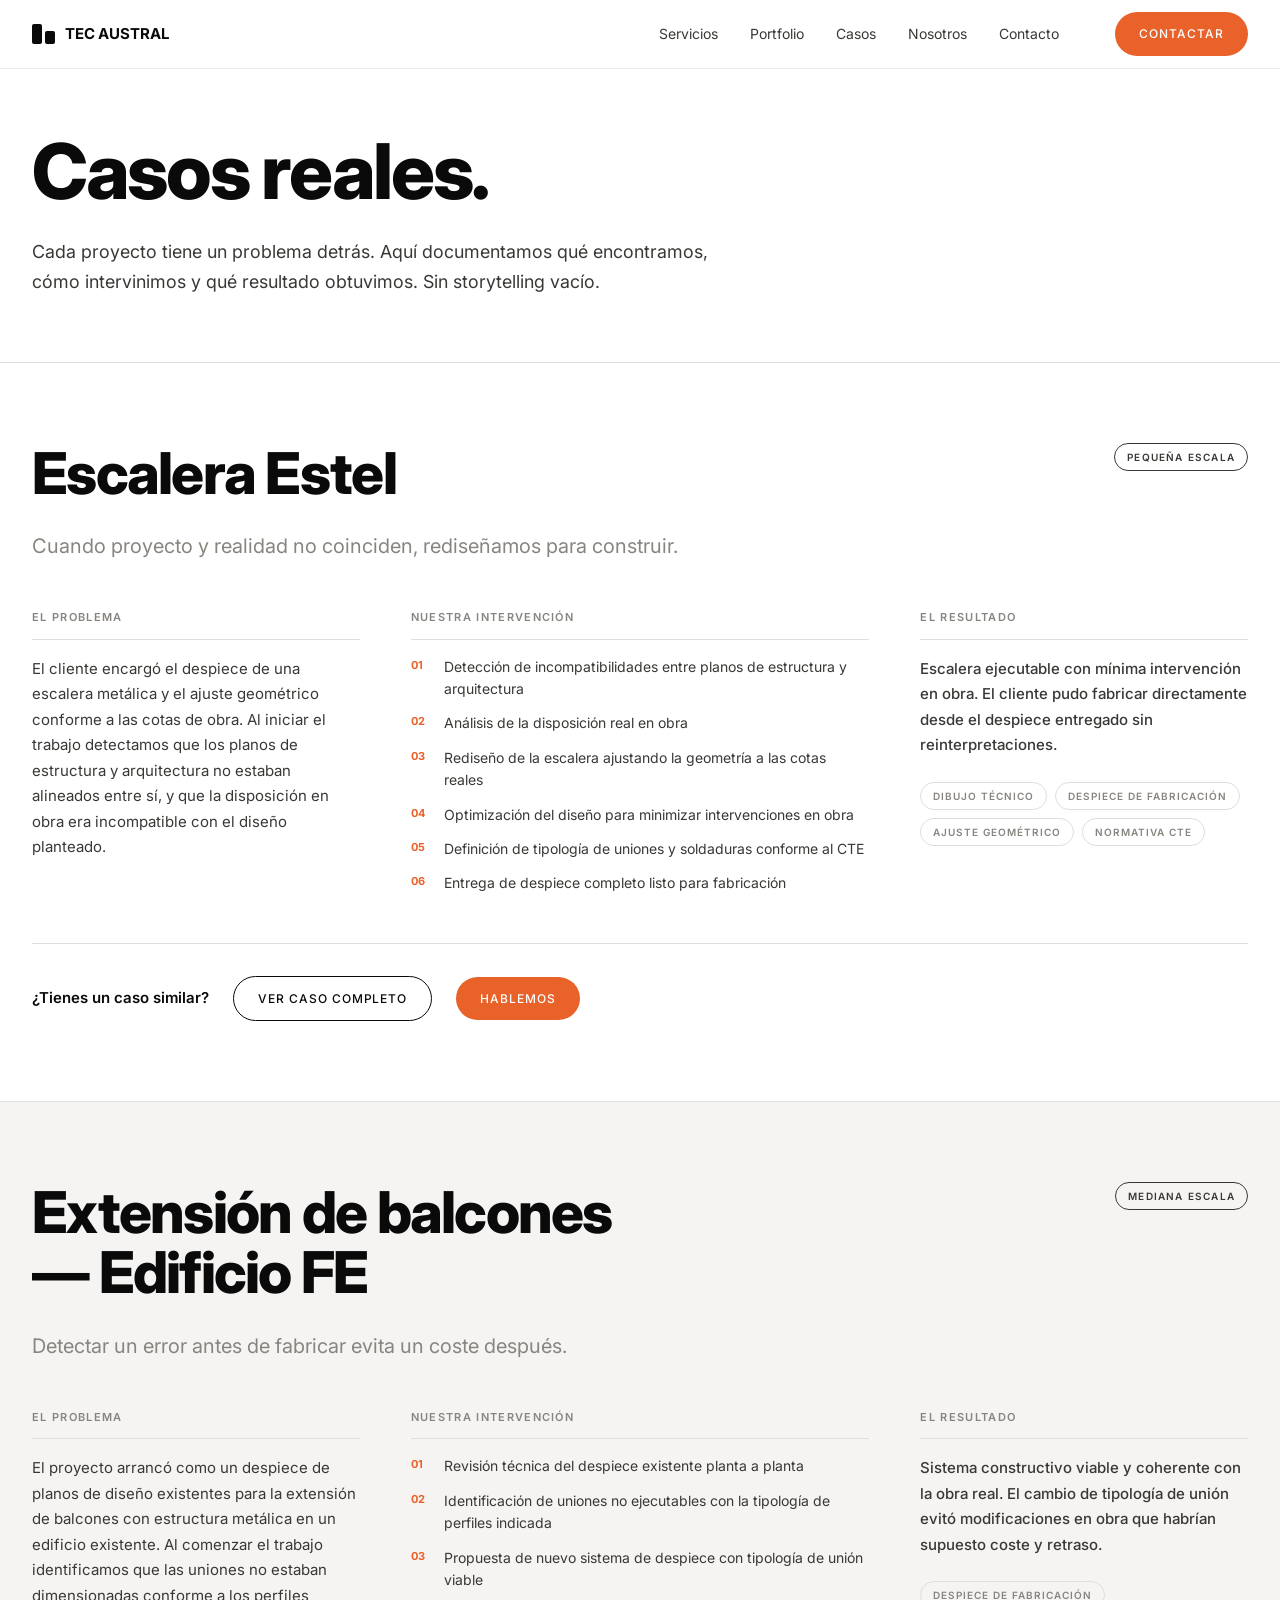
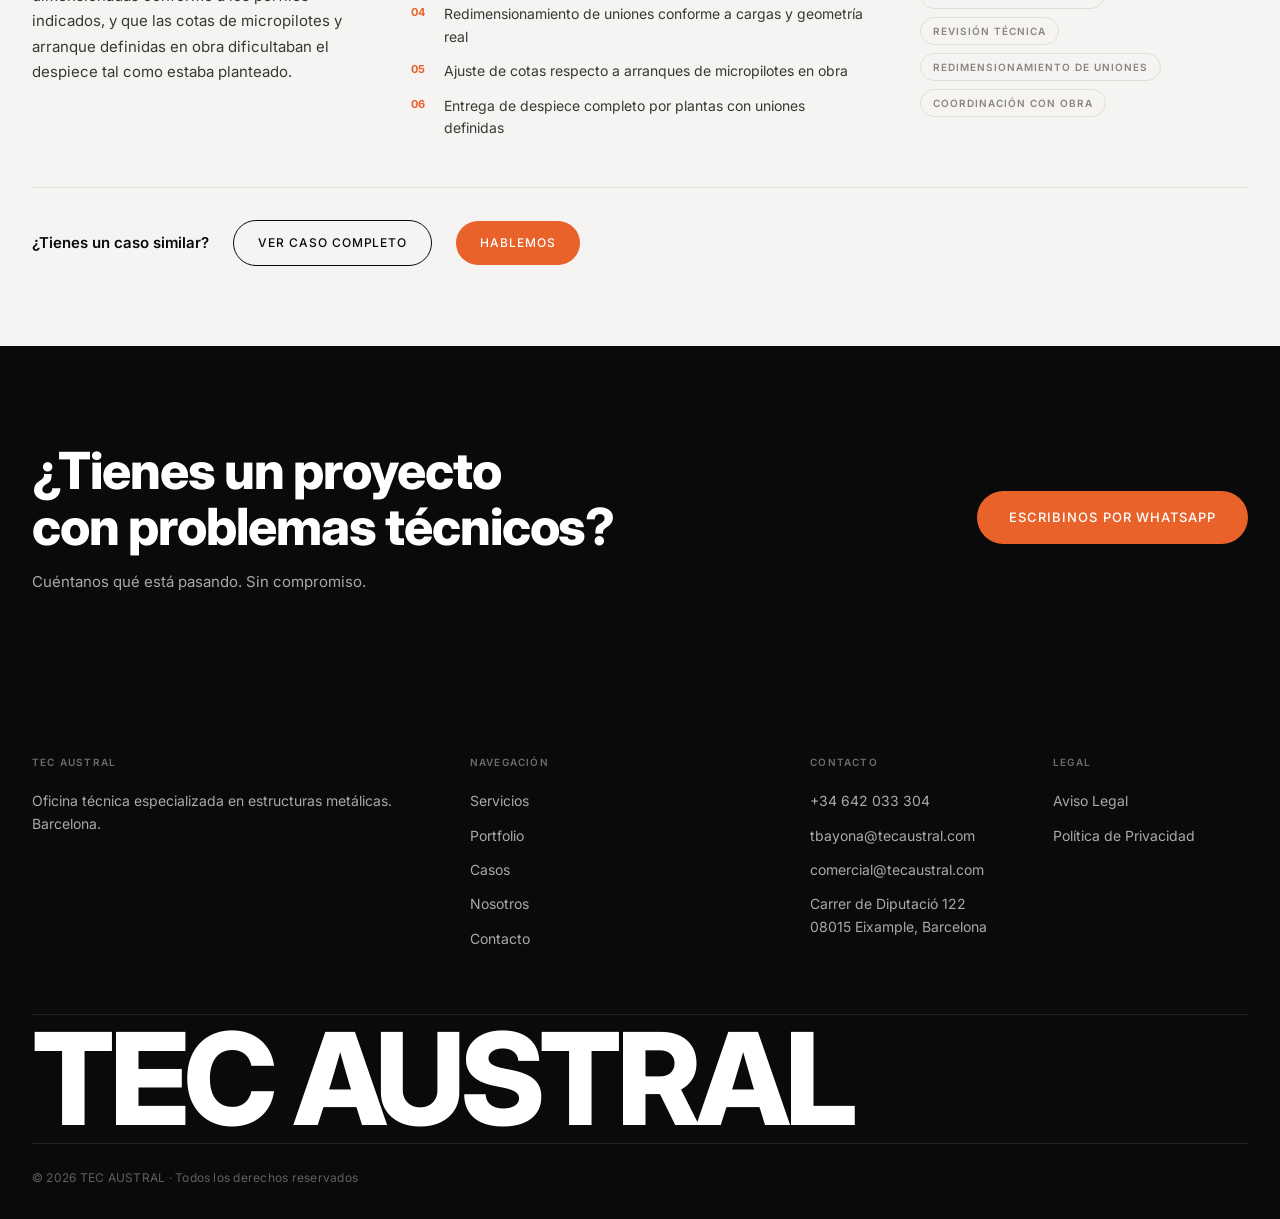
==== commit 0da75971: "chore: replace WhatsApp links, add real photos, remove 3 draft cases" ====
--- a/casos.html
+++ b/casos.html
@@ -34,7 +34,7 @@
         <li><a href="contacto.html" class="nav__link">Contacto</a></li>
       </ul>
       <div class="nav__ctas">
-        <a href="https://wa.me/+34642033304" class="btn btn--fill" target="_blank" rel="noopener">CONTACTAR</a>
+        <a href="https://wa.link/9e8n7b" class="btn btn--fill" target="_blank" rel="noopener">CONTACTAR</a>
       </div>
       <button class="nav__hamburger" aria-label="Menú" aria-expanded="false" data-nav-toggle>
         <span></span><span></span>
@@ -48,7 +48,7 @@
         <li><a href="nosotros.html">Nosotros</a></li>
         <li><a href="contacto.html">Contacto</a></li>
       </ul>
-      <a href="https://wa.me/+34642033304" class="btn btn--fill" target="_blank" rel="noopener" style="width:100%;justify-content:center;">CONTACTAR</a>
+      <a href="https://wa.link/9e8n7b" class="btn btn--fill" target="_blank" rel="noopener" style="width:100%;justify-content:center;">CONTACTAR</a>
     </div>
   </nav>
 
@@ -98,7 +98,7 @@
       <div class="caso__cta">
         <p>¿Tienes un caso similar?</p>
         <a href="casos/estel.html" class="btn btn--outline-dark">VER CASO COMPLETO</a>
-        <a href="https://wa.me/+34642033304" class="btn btn--fill" target="_blank" rel="noopener">HABLEMOS</a>
+        <a href="https://wa.link/9e8n7b" class="btn btn--fill" target="_blank" rel="noopener">HABLEMOS</a>
       </div>
     </div>
   </article>
@@ -141,133 +141,7 @@
       <div class="caso__cta">
         <p>¿Tienes un caso similar?</p>
         <a href="casos/fe.html" class="btn btn--outline-dark">VER CASO COMPLETO</a>
-        <a href="https://wa.me/+34642033304" class="btn btn--fill" target="_blank" rel="noopener">HABLEMOS</a>
-      </div>
-    </div>
-  </article>
-
-  <!-- ═══ CASO 03 · ESTADIO ══════════════════════════════════════════════ -->
-  <article class="caso" id="estadio">
-    <div class="caso__inner">
-      <div class="caso__top">
-        <h2 class="caso__title">Estadio de fútbol de<br>referencia en Barcelona</h2>
-        <span class="caso__badge">GRAN ESCALA</span>
-      </div>
-      <p class="caso__headline">En proyectos de gran escala, la organización técnica también es ingeniería.</p>
-      <div class="caso__grid">
-        <div class="caso__block">
-          <h3>EL PROBLEMA</h3>
-          <p>El proyecto presentaba problemas técnicos de calidad, incluyendo dificultades estructurales y de viabilidad que complicaban la obtención de licencias de apertura. El ritmo de trabajo y la magnitud de la obra dificultaban mantener un flujo organizado de información técnica y toma de decisiones.</p>
-        </div>
-        <div class="caso__block">
-          <h3>NUESTRA INTERVENCIÓN</h3>
-          <ol class="caso__steps">
-            <li>Intervención a nivel organizativo en coordinación técnica</li>
-            <li>Establecimiento de orden técnico y priorización de tareas críticas</li>
-            <li>Coordinación entre equipos para garantizar el cumplimiento de hitos</li>
-            <li>Mejora del flujo de información entre disciplinas</li>
-            <li>Apoyo en la resolución de dificultades técnicas urgentes</li>
-          </ol>
-        </div>
-        <div class="caso__block">
-          <h3>EL RESULTADO</h3>
-          <p class="caso__result">Mejora del ritmo constructivo con cumplimiento de hitos que permitieron el avance a siguientes fases. La intervención organizativa fue clave para destrabar el avance en tiempo récord.</p>
-          <div class="caso__tags">
-            <span class="caso__tag">Gestión de proyecto</span>
-            <span class="caso__tag">Coordinación técnica</span>
-            <span class="caso__tag">Control de calidad</span>
-            <span class="caso__tag">Resolución de incidencias</span>
-          </div>
-        </div>
-      </div>
-      <div class="caso__cta">
-        <p>¿Tienes un caso similar?</p>
-        <a href="casos/estadio.html" class="btn btn--outline-dark">VER CASO COMPLETO</a>
-        <a href="https://wa.me/+34642033304" class="btn btn--fill" target="_blank" rel="noopener">HABLEMOS</a>
-      </div>
-    </div>
-  </article>
-
-  <!-- ═══ CASO 04 · MÓNACO ═══════════════════════════════════════════════ -->
-  <article class="caso" id="monaco">
-    <div class="caso__inner">
-      <div class="caso__top">
-        <h2 class="caso__title">Ascensor y pasarela<br>— Mónaco</h2>
-        <span class="caso__badge">INTERNACIONAL</span>
-      </div>
-      <p class="caso__headline">Precisión técnica sin fronteras.</p>
-      <div class="caso__grid">
-        <div class="caso__block">
-          <h3>EL PROBLEMA</h3>
-          <p>Proyecto de ejecución de ascensor y pasarela metálica que requería coordinación integral: desde los cálculos estructurales hasta el control final en obra, con exigencias técnicas propias del entorno y del cliente.</p>
-        </div>
-        <div class="caso__block">
-          <h3>NUESTRA INTERVENCIÓN</h3>
-          <ol class="caso__steps">
-            <li>Coordinación general del proyecto</li>
-            <li>Supervisión de cálculos estructurales</li>
-            <li>Ejecución y verificación de uniones</li>
-            <li>Revisión técnica de planos</li>
-            <li>Despiece completo</li>
-            <li>Control técnico en obra durante ejecución</li>
-          </ol>
-        </div>
-        <div class="caso__block">
-          <h3>EL RESULTADO</h3>
-          <p class="caso__result">Ejecución completada con cumplimiento de las exigencias técnicas del cliente y del entorno. Proyecto internacional gestionado de forma integral desde Barcelona.</p>
-          <div class="caso__tags">
-            <span class="caso__tag">Gestión de proyecto</span>
-            <span class="caso__tag">Cálculo estructural</span>
-            <span class="caso__tag">Despiece</span>
-            <span class="caso__tag">Control en obra</span>
-          </div>
-        </div>
-      </div>
-      <div class="caso__cta">
-        <p>¿Tienes un caso similar?</p>
-        <a href="casos/monaco.html" class="btn btn--outline-dark">VER CASO COMPLETO</a>
-        <a href="https://wa.me/+34642033304" class="btn btn--fill" target="_blank" rel="noopener">HABLEMOS</a>
-      </div>
-    </div>
-  </article>
-
-  <!-- ═══ CASO 05 · BÚNKER ═══════════════════════════════════════════════ -->
-  <article class="caso" id="bunker">
-    <div class="caso__inner">
-      <div class="caso__top">
-        <h2 class="caso__title">Recintos acorazados<br>— locales comerciales</h2>
-        <span class="caso__badge">MEDIANA ESCALA</span>
-      </div>
-      <p class="caso__headline">Soluciones técnicas para requerimientos no convencionales.</p>
-      <div class="caso__grid">
-        <div class="caso__block">
-          <h3>EL PROBLEMA</h3>
-          <p>El cliente necesitaba asesoramiento para la fabricación de recintos tipo acorazado en locales de venta de oro. No existía un proceso interno de referencia y el proyecto requería criterio técnico en materiales, normativa de licencias y selección de proveedores especializados.</p>
-        </div>
-        <div class="caso__block">
-          <h3>NUESTRA INTERVENCIÓN</h3>
-          <ol class="caso__steps">
-            <li>Asesoría técnica sobre tipologías de materiales para recintos acorazados</li>
-            <li>Revisión de requisitos de licencias y permisos aplicables</li>
-            <li>Búsqueda y selección de proveedores especializados</li>
-            <li>Acompañamiento durante el proceso de toma de decisiones técnicas</li>
-          </ol>
-        </div>
-        <div class="caso__block">
-          <h3>EL RESULTADO</h3>
-          <p class="caso__result">El cliente dispuso de un criterio técnico claro y una hoja de ruta para ejecutar el proyecto con las garantías normativas necesarias.</p>
-          <div class="caso__tags">
-            <span class="caso__tag">Asesoría técnica</span>
-            <span class="caso__tag">Selección de materiales</span>
-            <span class="caso__tag">Gestión de proveedores</span>
-            <span class="caso__tag">Normativa y permisos</span>
-          </div>
-        </div>
-      </div>
-      <div class="caso__cta">
-        <p>¿Tienes un caso similar?</p>
-        <a href="casos/bunker.html" class="btn btn--outline-dark">VER CASO COMPLETO</a>
-        <a href="https://wa.me/+34642033304" class="btn btn--fill" target="_blank" rel="noopener">HABLEMOS</a>
+        <a href="https://wa.link/9e8n7b" class="btn btn--fill" target="_blank" rel="noopener">HABLEMOS</a>
       </div>
     </div>
   </article>
@@ -279,7 +153,7 @@
         <h2 class="about-cta__heading">¿Tienes un proyecto<br>con problemas técnicos?</h2>
         <p class="about-cta__sub">Cuéntanos qué está pasando. Sin compromiso.</p>
       </div>
-      <a href="https://wa.me/+34642033304" class="btn btn--fill btn--lg" target="_blank" rel="noopener">ESCRIBINOS POR WHATSAPP</a>
+      <a href="https://wa.link/9e8n7b" class="btn btn--fill btn--lg" target="_blank" rel="noopener">ESCRIBINOS POR WHATSAPP</a>
     </div>
   </section>
 
--- a/style.css
+++ b/style.css
@@ -209,16 +209,16 @@
 .hero__photo-placeholder {
   width: 100%;
   height: 100%;
-  /* Beautiful gradient simulating a construction site at dusk */
   background:
     linear-gradient(
       160deg,
-      oklch(22% 0.03 240) 0%,
-      oklch(18% 0.02 30) 35%,
-      oklch(40% 0.12 45) 60%,
-      oklch(65% 0.15 55) 80%,
-      oklch(75% 0.12 70) 100%
-    );
+      oklch(22% 0.03 240 / 0.5) 0%,
+      oklch(18% 0.02 30 / 0.5) 35%,
+      oklch(40% 0.12 45 / 0.5) 60%,
+      oklch(65% 0.15 55 / 0.5) 80%,
+      oklch(75% 0.12 70 / 0.5) 100%
+    ),
+    url('public/hero.avif') center / cover no-repeat;
 }
 /* SVG crane silhouette overlay */
 .hero__photo-placeholder::after {
@@ -228,7 +228,7 @@
   background:
     /* Silhouette layer */
     linear-gradient(to top, oklch(10% 0.01 240) 0%, transparent 45%),
-    linear-gradient(to bottom, transparent 40%, oklch(10% 0.01 240 / 0.2) 100%);
+    linear-gradient(to bottom, transparent 40%, oklch(10% 0.01 240 / 0.5) 100%);
 }
 
 .hero__content {
@@ -313,6 +313,11 @@
   margin-inline: auto;
   padding-inline: clamp(1rem, 3vw, 2rem);
   padding-bottom: 3rem;
+  display: flex;
+  align-items: flex-end;
+  justify-content: space-between;
+  gap: 1rem;
+  flex-wrap: wrap;
 }
 
 .projects__heading {
@@ -321,6 +326,32 @@
   line-height: 1.1;
   letter-spacing: -0.02em;
   color: var(--white);
+}
+
+.projects__nav {
+  display: flex;
+  gap: 0.5rem;
+  flex-shrink: 0;
+}
+
+.projects__arrow {
+  display: flex;
+  align-items: center;
+  justify-content: center;
+  width: 44px;
+  height: 44px;
+  border-radius: 50%;
+  border: 1.5px solid rgba(255,255,255,0.3);
+  color: var(--white);
+  transition: background 200ms, border-color 200ms;
+}
+.projects__arrow:hover {
+  background: rgba(255,255,255,0.12);
+  border-color: rgba(255,255,255,0.7);
+}
+.projects__arrow:disabled {
+  opacity: 0.25;
+  cursor: default;
 }
 
 .projects__track {
@@ -359,10 +390,10 @@
 
 /* Placeholder gradients — replace with real photos */
 .project-card__img--1 {
-  background: linear-gradient(145deg, oklch(30% 0.04 220) 0%, oklch(50% 0.10 55) 100%);
+  background: url('public/Edificio-estel1.avif') center/cover no-repeat;
 }
 .project-card__img--2 {
-  background: linear-gradient(145deg, oklch(25% 0.03 30) 0%, oklch(55% 0.12 50) 100%);
+  background: url('public/edificio-fabiola1.avif') center/cover no-repeat;
 }
 .project-card__img--3 {
   background: linear-gradient(145deg, oklch(28% 0.04 250) 0%, oklch(45% 0.08 60) 100%);
@@ -899,14 +930,6 @@
 .footer__col a:hover { color: var(--white); }
 
 /* Giant wordmark */
-.footer__wordmark-row {
-  max-width: 1400px;
-  margin-inline: auto;
-  display: flex;
-  align-items: center;
-  gap: 2rem;
-  padding-block: 3rem 2rem;
-}
 
 .footer__logo {
   display: flex;
@@ -918,8 +941,6 @@
   background: var(--white);
   border-radius: 3px;
 }
-.footer__logo-rect--tall { width: 22px; height: 44px; }
-.footer__logo-rect--short { width: 22px; height: 28px; }
 
 .footer__wordmark {
   font-size: clamp(3rem, 10vw, 10rem);
@@ -1111,14 +1132,45 @@
 
 .team-card {
   display: flex;
-  flex-direction: column;
+  flex-direction: row;
+  gap: 1.5rem;
+  align-items: flex-start;
+  padding: 1.75rem 0;
+  border-top: 1px solid var(--grey-mid);
+}
+
+.team__grid > .team-card:last-child {
+  border-bottom: 1px solid var(--grey-mid);
 }
 
 .team-card__photo {
+  flex-shrink: 0;
+  width: 110px;
+  height: 140px;
+  border-radius: 8px;
+  background: linear-gradient(145deg, oklch(88% 0.005 80) 0%, oklch(80% 0.01 70) 100%);
+  background-size: cover;
+  background-position: center;
+}
+
+/* foto cuadrada más grande en nosotros.html */
+.team__grid--quad .team-card {
+  flex-direction: column;
+  padding: 0;
+  border: none;
+}
+.team__grid--quad .team-card__photo {
+  width: 100%;
+  height: auto;
   aspect-ratio: 1/1;
   border-radius: 10px;
-  background: linear-gradient(145deg, oklch(88% 0.005 80) 0%, oklch(80% 0.01 70) 100%);
   margin-bottom: 1.25rem;
+}
+.team__grid--quad + * .team-card { border: none; }
+
+.team-card__text {
+  display: flex;
+  flex-direction: column;
 }
 
 .team-card__name {
@@ -1143,6 +1195,11 @@
   max-width: 44ch;
 }
 
+@media (max-width: 600px) {
+  .team-card { gap: 1rem; }
+  .team-card__photo { width: 72px; height: 72px; }
+}
+
 @media (max-width: 1000px) {
   .team__grid--quad { grid-template-columns: repeat(2, minmax(0, 1fr)); }
 }
@@ -1245,3 +1302,8 @@
   .reveal { opacity: 1; transform: none; transition: none; }
   * { transition-duration: 1ms !important; }
 }
+
+.footer__wordmark-row {
+  max-width: 1440px;
+  margin: auto;
+}
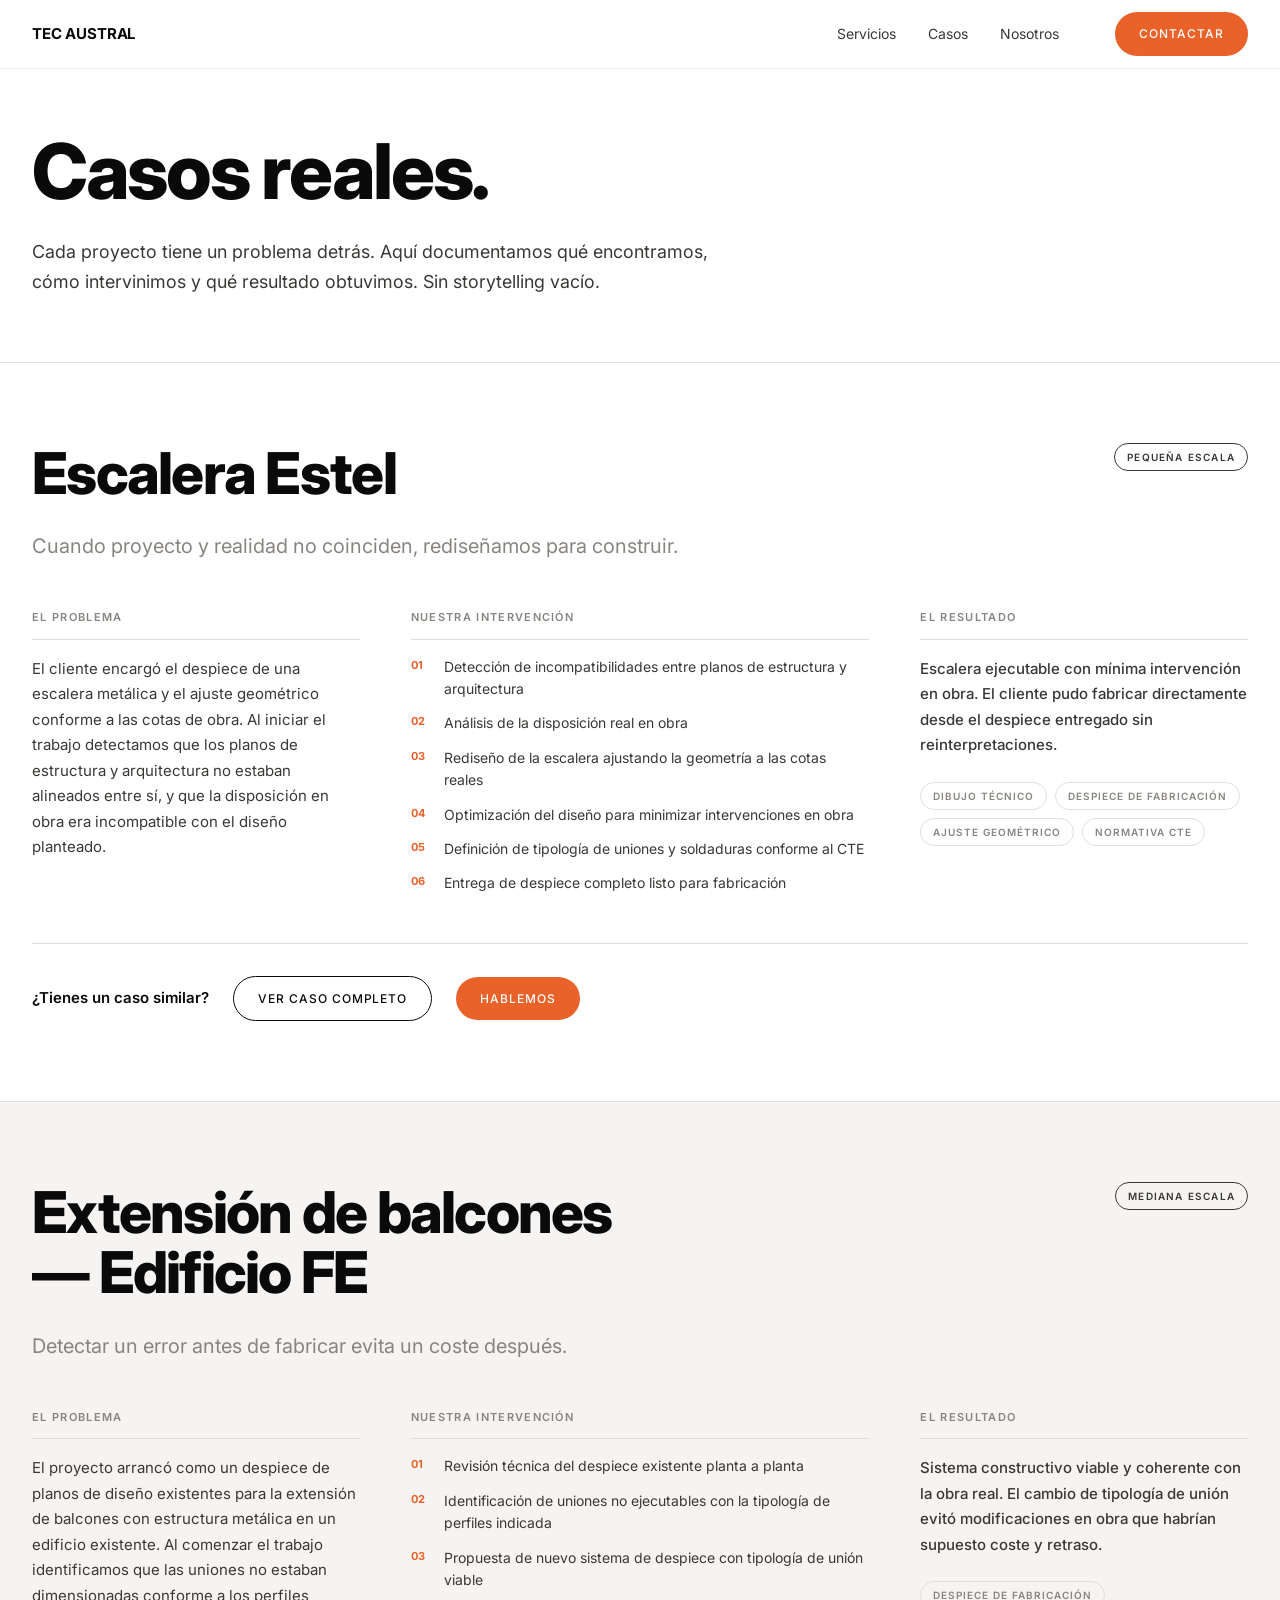
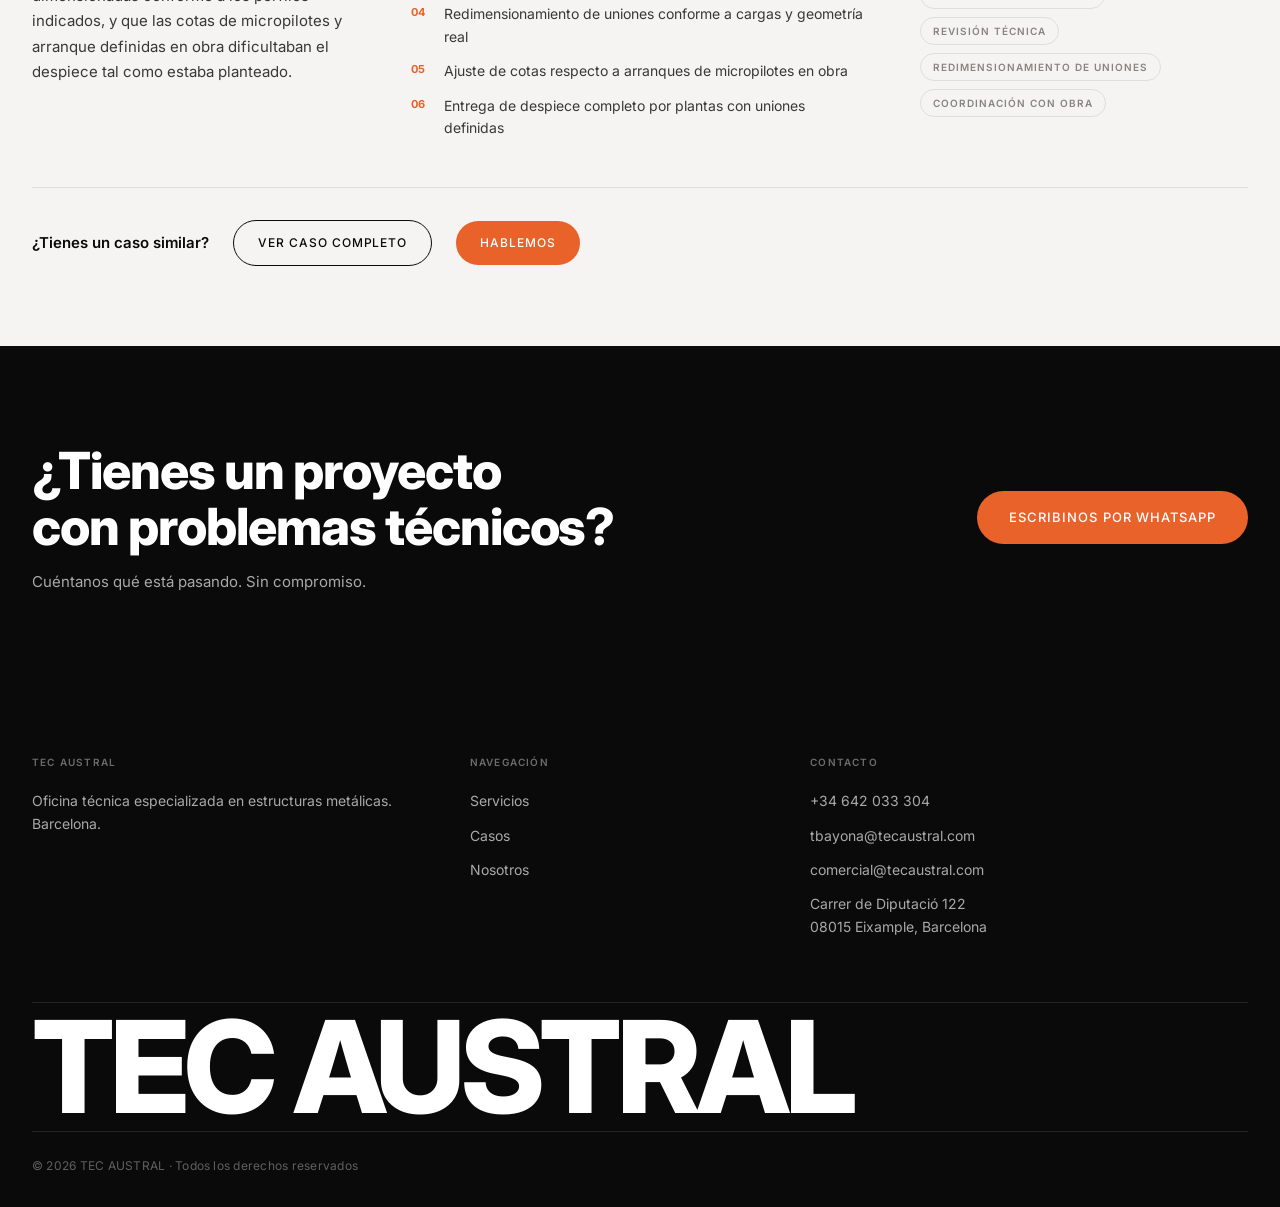
==== commit 9d39f07a: "chore: simplify nav/footer sitewide — remove logo SVG, Portfolio/Contacto links, legal col, add" ====
--- a/casos.html
+++ b/casos.html
@@ -20,18 +20,12 @@
   <nav class="nav" id="nav">
     <div class="nav__inner">
       <a href="index.html" class="nav__brand">
-        <span class="nav__logo" aria-hidden="true">
-          <span class="nav__logo-rect nav__logo-rect--tall"></span>
-          <span class="nav__logo-rect nav__logo-rect--short"></span>
-        </span>
         TEC AUSTRAL
       </a>
       <ul class="nav__links" role="list">
         <li><a href="servicios.html" class="nav__link">Servicios</a></li>
-        <li><a href="portfolio.html" class="nav__link">Portfolio</a></li>
         <li><a href="casos.html" class="nav__link" aria-current="page">Casos</a></li>
         <li><a href="nosotros.html" class="nav__link">Nosotros</a></li>
-        <li><a href="contacto.html" class="nav__link">Contacto</a></li>
       </ul>
       <div class="nav__ctas">
         <a href="https://wa.link/9e8n7b" class="btn btn--fill" target="_blank" rel="noopener">CONTACTAR</a>
@@ -43,10 +37,8 @@
     <div class="nav__mobile" data-nav-mobile>
       <ul role="list">
         <li><a href="servicios.html">Servicios</a></li>
-        <li><a href="portfolio.html">Portfolio</a></li>
         <li><a href="casos.html">Casos</a></li>
         <li><a href="nosotros.html">Nosotros</a></li>
-        <li><a href="contacto.html">Contacto</a></li>
       </ul>
       <a href="https://wa.link/9e8n7b" class="btn btn--fill" target="_blank" rel="noopener" style="width:100%;justify-content:center;">CONTACTAR</a>
     </div>
@@ -160,29 +152,22 @@
   <!-- ═══ FOOTER ════════════════════════════════════════════════════════ -->
   <footer class="footer">
     <div class="footer__top">
-      <div class="footer__col">
+      <div class="footer__col hide">
         <span class="footer__col-label">TEC AUSTRAL</span>
         <p style="font-size:14px;color:rgba(255,255,255,0.65);line-height:1.6;">Oficina técnica especializada en estructuras metálicas. Barcelona.</p>
       </div>
-      <div class="footer__col">
+      <div class="footer__col hide">
         <span class="footer__col-label">NAVEGACIÓN</span>
         <a href="servicios.html">Servicios</a>
-        <a href="portfolio.html">Portfolio</a>
         <a href="casos.html">Casos</a>
         <a href="nosotros.html">Nosotros</a>
-        <a href="contacto.html">Contacto</a>
       </div>
-      <div class="footer__col">
+      <div class="footer__col hide">
         <span class="footer__col-label">CONTACTO</span>
         <a href="tel:+34642033304">+34 642 033 304</a>
         <a href="mailto:tbayona@tecaustral.com">tbayona@tecaustral.com</a>
         <a href="mailto:comercial@tecaustral.com">comercial@tecaustral.com</a>
         <address>Carrer de Diputació 122<br>08015 Eixample, Barcelona</address>
-      </div>
-      <div class="footer__col">
-        <span class="footer__col-label">LEGAL</span>
-        <a href="#">Aviso Legal</a>
-        <a href="#">Política de Privacidad</a>
       </div>
     </div>
     <div class="footer__wordmark-row">
--- a/style.css
+++ b/style.css
@@ -1300,10 +1300,10 @@
 
 @media (prefers-reduced-motion: reduce) {
   .reveal { opacity: 1; transform: none; transition: none; }
-  * { transition-duration: 1ms !important; }
 }
 
 .footer__wordmark-row {
   max-width: 1440px;
   margin: auto;
 }
+
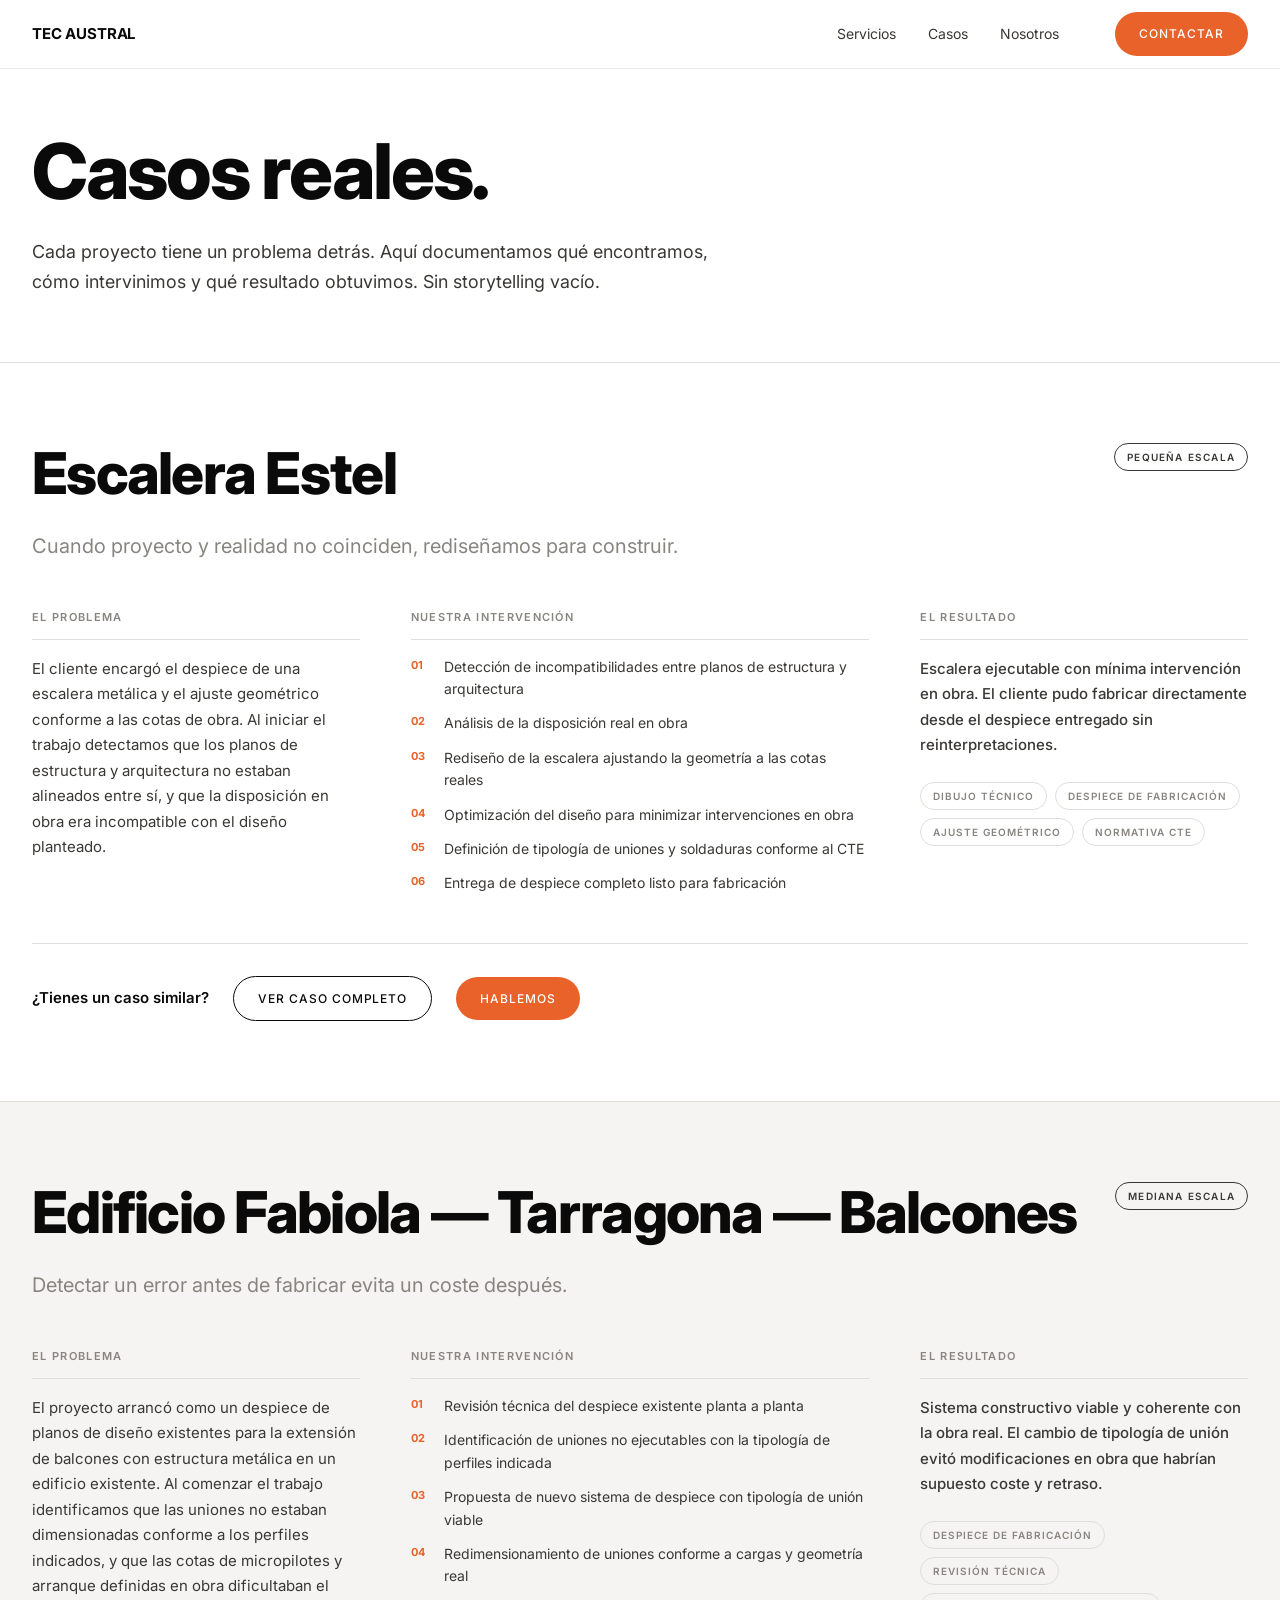
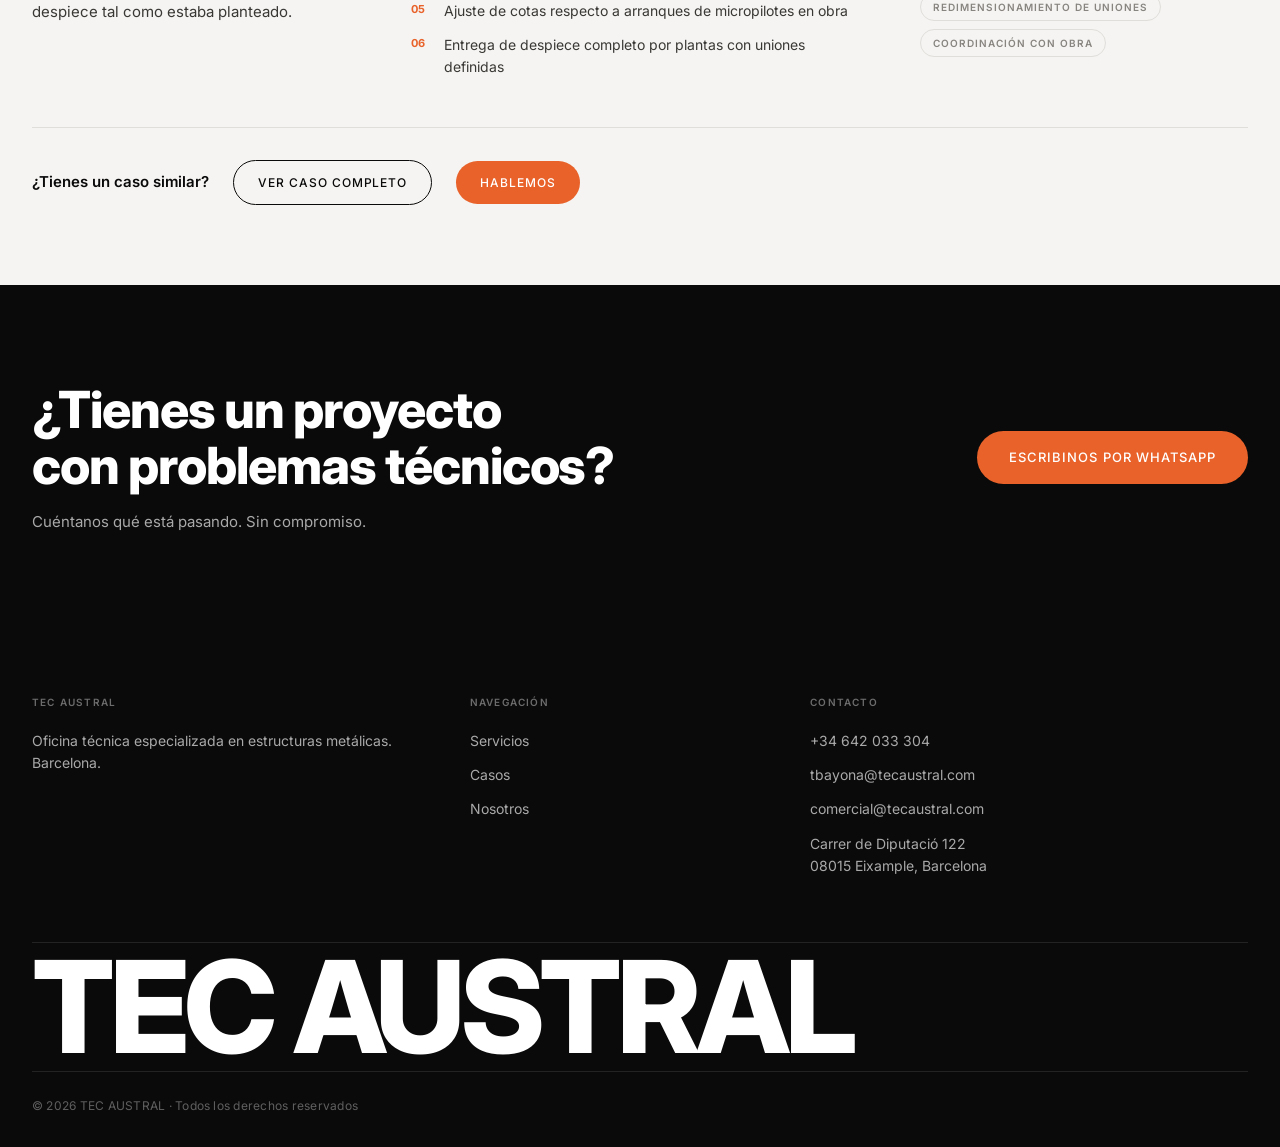
==== commit ae39d05d: "chore: rename "Edificio FE" case to "Edificio Fabiola — Tarragona — Balcones" sitewide, add Silvia" ====
--- a/casos.html
+++ b/casos.html
@@ -99,7 +99,7 @@
   <article class="caso" id="fe">
     <div class="caso__inner">
       <div class="caso__top">
-        <h2 class="caso__title">Extensión de balcones<br>— Edificio FE</h2>
+        <h2 class="caso__title">Edificio Fabiola — Tarragona — Balcones</h2>
         <span class="caso__badge">MEDIANA ESCALA</span>
       </div>
       <p class="caso__headline">Detectar un error antes de fabricar evita un coste después.</p>
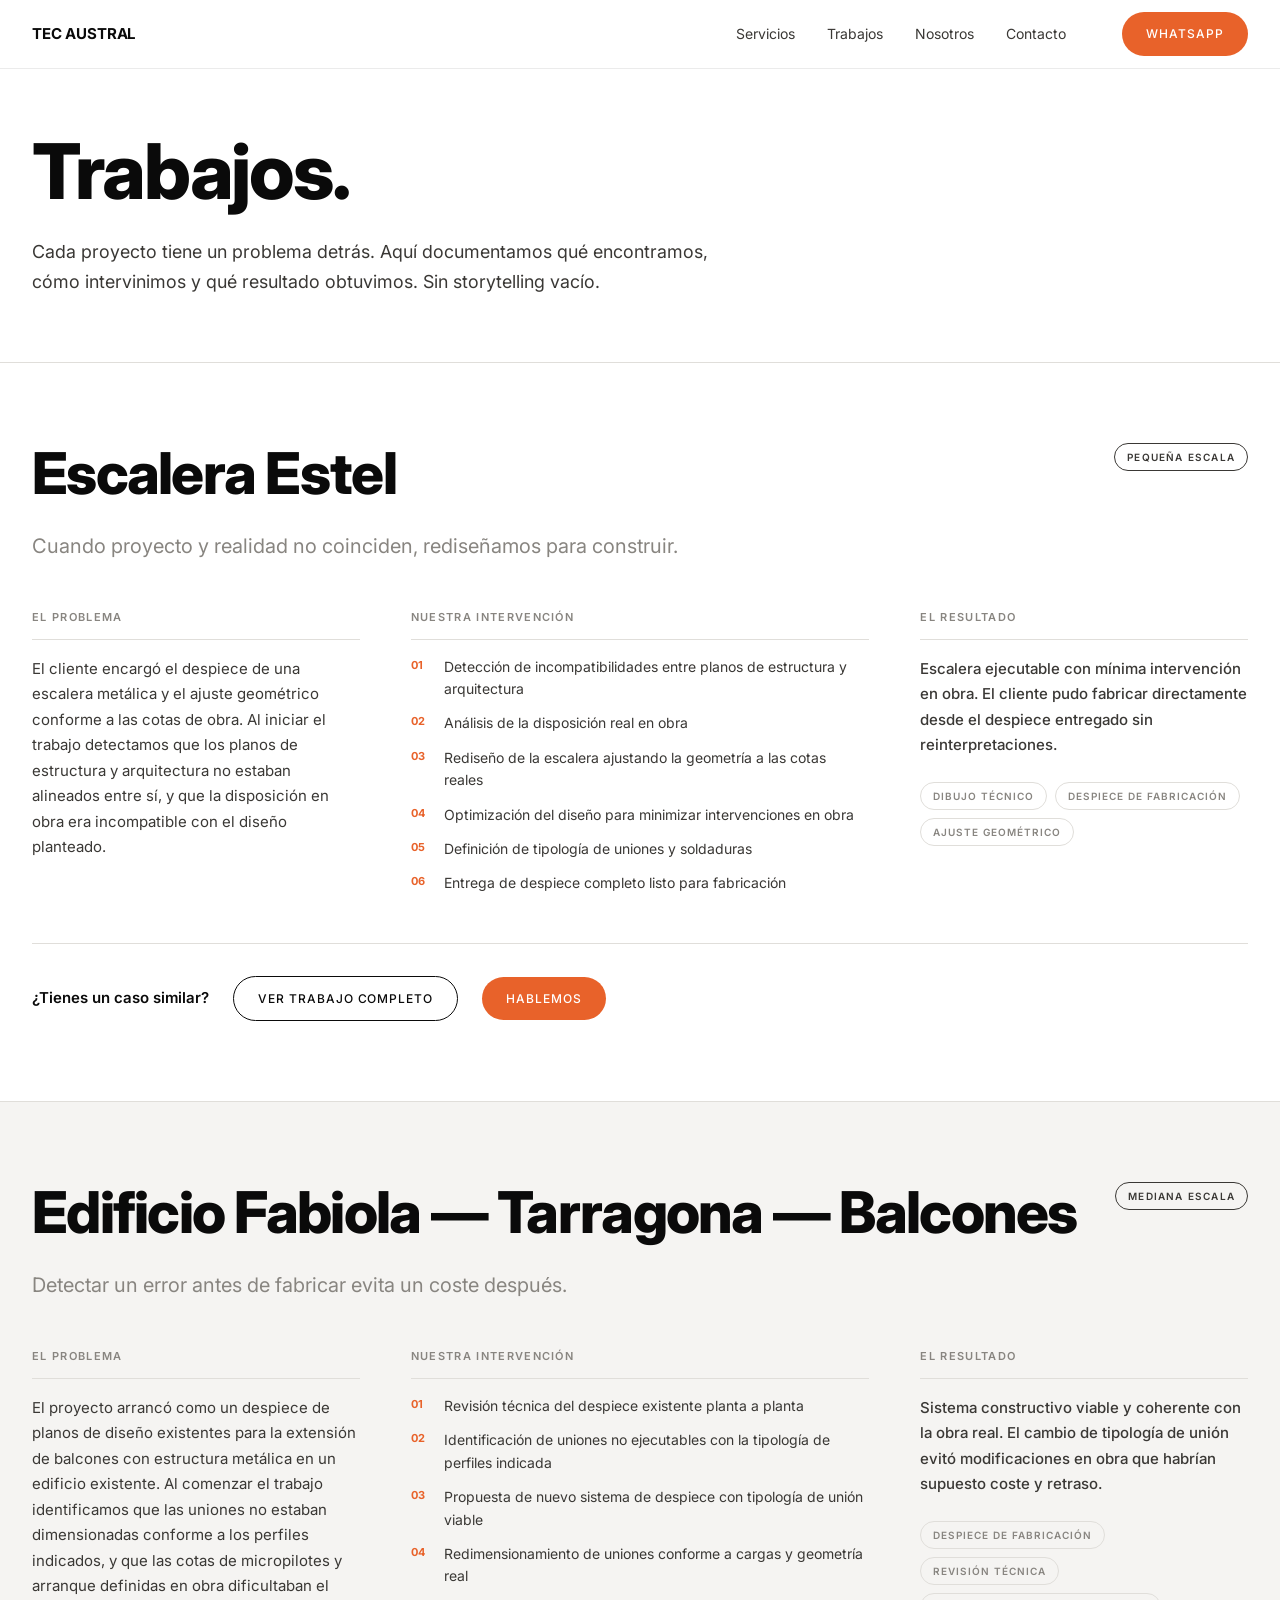
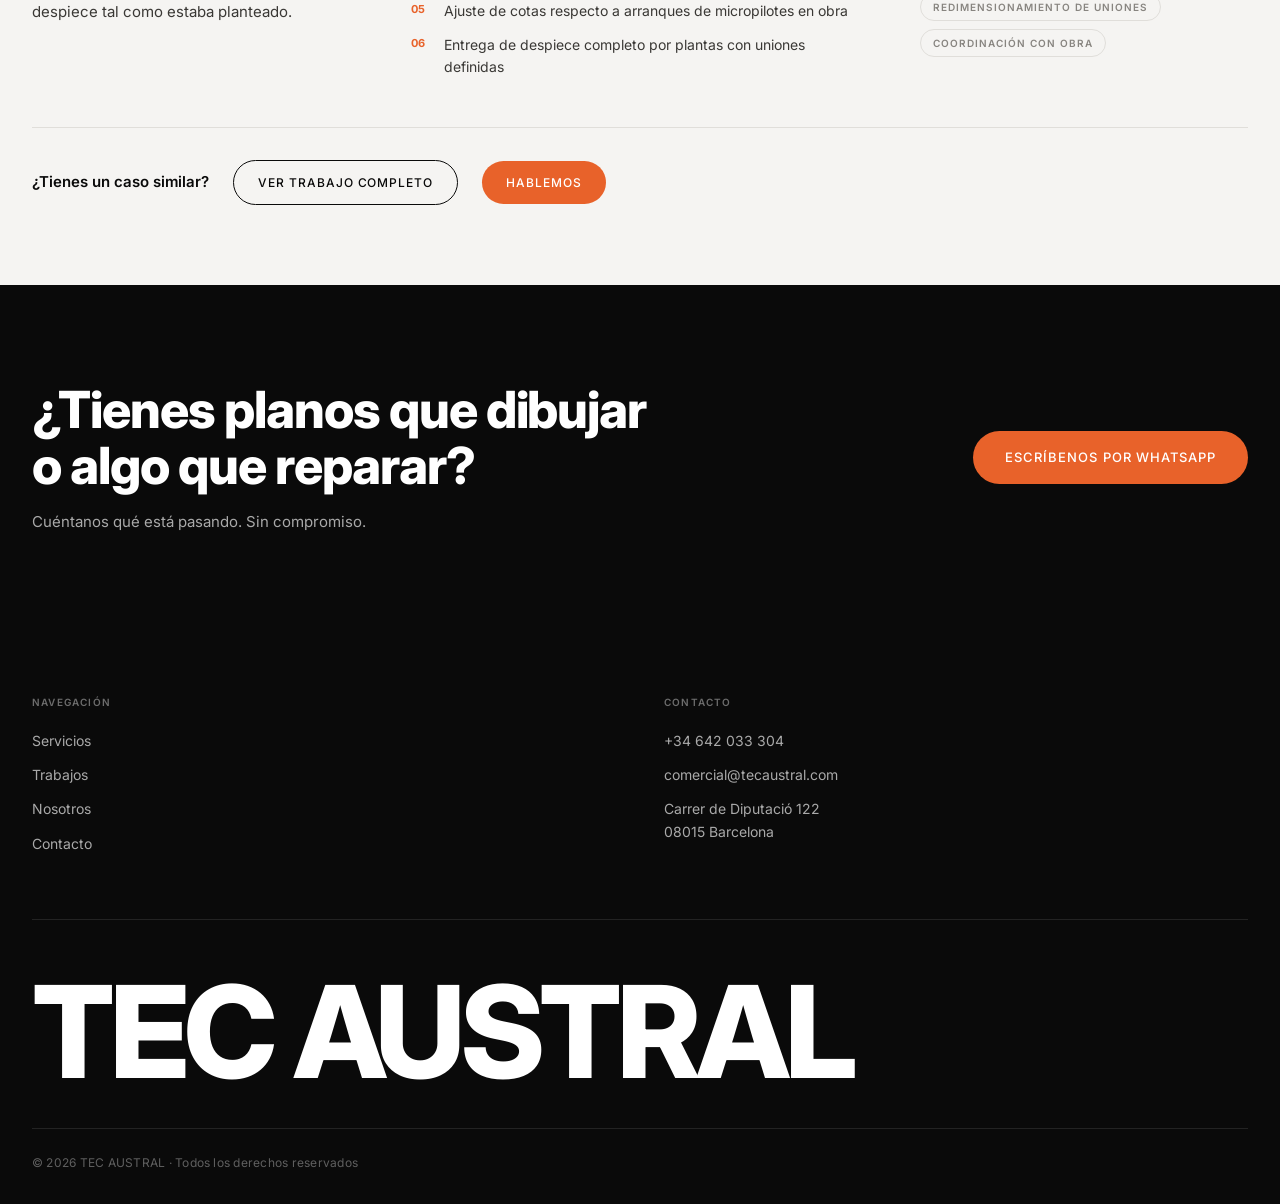
==== commit 2a506ff7: "feat: nuevo enfoque — soluciones técnicas y dibujo técnico - Home de una página: portada, 4 servicio" ====
--- a/casos.html
+++ b/casos.html
@@ -3,11 +3,13 @@
 <head>
   <meta charset="UTF-8" />
   <meta name="viewport" content="width=device-width, initial-scale=1.0" />
-  <title>Casos · TEC AUSTRAL</title>
-  <meta name="description" content="Casos reales de intervención técnica en obra: qué encontramos, qué hicimos y qué resultados obtuvimos." />
-  <meta property="og:title" content="Casos · TEC AUSTRAL" />
-  <meta property="og:description" content="Casos reales de intervención técnica en obra: qué encontramos, qué hicimos y qué resultados obtuvimos." />
+  <title>Trabajos · TEC AUSTRAL</title>
+  <meta name="description" content="Trabajos de dibujo técnico, despieces y soluciones de obra: qué encontramos, qué hicimos y qué resultado obtuvimos." />
+  <meta property="og:title" content="Trabajos · TEC AUSTRAL" />
+  <meta property="og:description" content="Trabajos de dibujo técnico, despieces y soluciones de obra: qué encontramos, qué hicimos y qué resultado obtuvimos." />
   <meta property="og:type" content="website" />
+  <meta property="og:image" content="public/hero.avif" />
+  <link rel="icon" type="image/png" href="public/favicon.png" />
   <link rel="preconnect" href="https://fonts.googleapis.com" />
   <link rel="preconnect" href="https://fonts.gstatic.com" crossorigin />
   <link href="https://fonts.googleapis.com/css2?family=Inter:ital,opsz,wght@0,14..32,300;0,14..32,400;0,14..32,500;0,14..32,700;0,14..32,800;0,14..32,900&display=swap" rel="stylesheet" />
@@ -16,44 +18,38 @@
 </head>
 <body>
 
-  <!-- ═══ NAV ══════════════════════════════════════════════════════════ -->
+  <!-- ═══ NAV (un solo menú: en móvil se despliega el mismo) ═══════════ -->
   <nav class="nav" id="nav">
     <div class="nav__inner">
-      <a href="index.html" class="nav__brand">
-        TEC AUSTRAL
-      </a>
-      <ul class="nav__links" role="list">
-        <li><a href="servicios.html" class="nav__link">Servicios</a></li>
-        <li><a href="casos.html" class="nav__link" aria-current="page">Casos</a></li>
-        <li><a href="nosotros.html" class="nav__link">Nosotros</a></li>
+      <a href="index.html" class="nav__brand">TEC AUSTRAL</a>
+
+      <ul class="nav__links" role="list" id="nav-menu">
+        <li><a href="index.html#servicios" class="nav__link">Servicios</a></li>
+        <li><a href="casos.html" class="nav__link" aria-current="page">Trabajos</a></li>
+        <li><a href="index.html#nosotros" class="nav__link">Nosotros</a></li>
+        <li><a href="index.html#contacto" class="nav__link">Contacto</a></li>
       </ul>
+
       <div class="nav__ctas">
-        <a href="https://wa.link/9e8n7b" class="btn btn--fill" target="_blank" rel="noopener">CONTACTAR</a>
+        <a href="https://wa.link/9e8n7b" class="btn btn--fill" target="_blank" rel="noopener">WHATSAPP</a>
       </div>
-      <button class="nav__hamburger" aria-label="Menú" aria-expanded="false" data-nav-toggle>
+
+      <button class="nav__hamburger" aria-label="Menú" aria-expanded="false" aria-controls="nav-menu" data-nav-toggle>
         <span></span><span></span>
       </button>
-    </div>
-    <div class="nav__mobile" data-nav-mobile>
-      <ul role="list">
-        <li><a href="servicios.html">Servicios</a></li>
-        <li><a href="casos.html">Casos</a></li>
-        <li><a href="nosotros.html">Nosotros</a></li>
-      </ul>
-      <a href="https://wa.link/9e8n7b" class="btn btn--fill" target="_blank" rel="noopener" style="width:100%;justify-content:center;">CONTACTAR</a>
     </div>
   </nav>
 
   <!-- ═══ INTRO ══════════════════════════════════════════════════════════ -->
   <header class="page-header">
     <div class="page-header__inner">
-      <h1 class="page-header__title">Casos reales.</h1>
+      <h1 class="page-header__title">Trabajos.</h1>
       <p class="page-header__lede">Cada proyecto tiene un problema detrás. Aquí documentamos qué encontramos, cómo intervinimos y qué resultado obtuvimos. Sin storytelling vacío.</p>
     </div>
   </header>
 
   <!-- ═══ CASO 01 · ESTEL ════════════════════════════════════════════════ -->
-  <article class="caso" id="estel" style="scroll-margin-top:var(--nav-h)">
+  <article class="caso" id="estel">
     <div class="caso__inner">
       <div class="caso__top">
         <h2 class="caso__title">Escalera Estel</h2>
@@ -72,7 +68,7 @@
             <li>Análisis de la disposición real en obra</li>
             <li>Rediseño de la escalera ajustando la geometría a las cotas reales</li>
             <li>Optimización del diseño para minimizar intervenciones en obra</li>
-            <li>Definición de tipología de uniones y soldaduras conforme al CTE</li>
+            <li>Definición de tipología de uniones y soldaduras</li>
             <li>Entrega de despiece completo listo para fabricación</li>
           </ol>
         </div>
@@ -83,13 +79,12 @@
             <span class="caso__tag">Dibujo técnico</span>
             <span class="caso__tag">Despiece de fabricación</span>
             <span class="caso__tag">Ajuste geométrico</span>
-            <span class="caso__tag">Normativa CTE</span>
           </div>
         </div>
       </div>
       <div class="caso__cta">
         <p>¿Tienes un caso similar?</p>
-        <a href="casos/estel.html" class="btn btn--outline-dark">VER CASO COMPLETO</a>
+        <a href="casos/estel.html" class="btn btn--outline-dark">VER TRABAJO COMPLETO</a>
         <a href="https://wa.link/9e8n7b" class="btn btn--fill" target="_blank" rel="noopener">HABLEMOS</a>
       </div>
     </div>
@@ -132,7 +127,7 @@
       </div>
       <div class="caso__cta">
         <p>¿Tienes un caso similar?</p>
-        <a href="casos/fe.html" class="btn btn--outline-dark">VER CASO COMPLETO</a>
+        <a href="casos/fe.html" class="btn btn--outline-dark">VER TRABAJO COMPLETO</a>
         <a href="https://wa.link/9e8n7b" class="btn btn--fill" target="_blank" rel="noopener">HABLEMOS</a>
       </div>
     </div>
@@ -142,41 +137,33 @@
   <section class="about-cta">
     <div class="about-cta__inner">
       <div class="about-cta__text">
-        <h2 class="about-cta__heading">¿Tienes un proyecto<br>con problemas técnicos?</h2>
+        <h2 class="about-cta__heading">¿Tienes planos que dibujar<br>o algo que reparar?</h2>
         <p class="about-cta__sub">Cuéntanos qué está pasando. Sin compromiso.</p>
       </div>
-      <a href="https://wa.link/9e8n7b" class="btn btn--fill btn--lg" target="_blank" rel="noopener">ESCRIBINOS POR WHATSAPP</a>
+      <a href="https://wa.link/9e8n7b" class="btn btn--fill btn--lg" target="_blank" rel="noopener">ESCRÍBENOS POR WHATSAPP</a>
     </div>
   </section>
 
   <!-- ═══ FOOTER ════════════════════════════════════════════════════════ -->
   <footer class="footer">
     <div class="footer__top">
-      <div class="footer__col hide">
-        <span class="footer__col-label">TEC AUSTRAL</span>
-        <p style="font-size:14px;color:rgba(255,255,255,0.65);line-height:1.6;">Oficina técnica especializada en estructuras metálicas. Barcelona.</p>
+      <div class="footer__col">
+        <span class="footer__col-label">NAVEGACIÓN</span>
+        <a href="index.html#servicios">Servicios</a>
+        <a href="casos.html">Trabajos</a>
+        <a href="index.html#nosotros">Nosotros</a>
+        <a href="index.html#contacto">Contacto</a>
       </div>
-      <div class="footer__col hide">
-        <span class="footer__col-label">NAVEGACIÓN</span>
-        <a href="servicios.html">Servicios</a>
-        <a href="casos.html">Casos</a>
-        <a href="nosotros.html">Nosotros</a>
-      </div>
-      <div class="footer__col hide">
+      <div class="footer__col">
         <span class="footer__col-label">CONTACTO</span>
         <a href="tel:+34642033304">+34 642 033 304</a>
-        <a href="mailto:tbayona@tecaustral.com">tbayona@tecaustral.com</a>
         <a href="mailto:comercial@tecaustral.com">comercial@tecaustral.com</a>
-        <address>Carrer de Diputació 122<br>08015 Eixample, Barcelona</address>
+        <address>Carrer de Diputació 122<br>08015 Barcelona</address>
       </div>
     </div>
-    <div class="footer__wordmark-row">
-      <span class="footer__logo" aria-hidden="true">
-        <span class="footer__logo-rect footer__logo-rect--tall"></span>
-        <span class="footer__logo-rect footer__logo-rect--short"></span>
-      </span>
-      <span class="footer__wordmark">TEC AUSTRAL</span>
-    </div>
+
+    <p class="footer__wordmark" aria-hidden="true">TEC AUSTRAL</p>
+
     <div class="footer__bottom">
       <span>&copy; 2026 TEC AUSTRAL · Todos los derechos reservados</span>
     </div>
--- a/style.css
+++ b/style.css
@@ -170,27 +170,27 @@
   transition: transform 200ms var(--ease), opacity 200ms;
 }
 
-.nav__mobile {
-  display: none;
-  padding: 1.5rem clamp(1rem, 3vw, 2rem);
-  border-top: 1px solid var(--grey-mid);
-}
-.nav__mobile.is-open { display: block; }
-.nav__mobile ul {
-  list-style: none;
-  display: flex;
-  flex-direction: column;
-  gap: 1rem;
-  margin-bottom: 1.5rem;
-}
-.nav__mobile a {
-  font-size: 18px;
-  font-weight: 500;
-}
-
+
+/* Móvil: el mismo menú se despliega debajo (no hay un segundo menú en el HTML) */
 @media (max-width: 900px) {
+  .nav__inner { flex-wrap: wrap; height: auto; row-gap: 0; }
+  .nav__brand { height: var(--nav-h); }
   .nav__links, .nav__ctas { display: none; }
   .nav__hamburger { display: flex; }
+  .nav.is-open .nav__links {
+    display: flex;
+    order: 3;
+    width: 100%;
+    flex-direction: column;
+    align-items: flex-start;
+    gap: 1rem;
+    margin: 0;
+    padding: 1.5rem 0 1rem;
+    border-top: 1px solid var(--grey-mid);
+  }
+  .nav.is-open .nav__link { font-size: 18px; font-weight: 500; color: var(--black); }
+  .nav.is-open .nav__ctas { display: flex; order: 4; width: 100%; margin: 0 0 1.5rem; }
+  .nav.is-open .nav__ctas .btn { width: 100%; justify-content: center; }
 }
 
 /* ── HERO ────────────────────────────────────────────────────── */
@@ -267,524 +267,6 @@
   color: rgba(255,255,255,0.75);
 }
 
-/* ── LOGOS ───────────────────────────────────────────────────── */
-.logos {
-  background: var(--white);
-  padding: 3rem clamp(1rem, 3vw, 2rem);
-  border-bottom: 1px solid var(--grey-mid);
-}
-
-.logos__inner {
-  max-width: 1400px;
-  margin-inline: auto;
-}
-
-.logos__tagline {
-  font-size: 13px;
-  color: var(--grey-text);
-  margin-bottom: 2rem;
-}
-
-.logos__row {
-  display: flex;
-  align-items: center;
-  gap: clamp(1.5rem, 4vw, 4rem);
-  flex-wrap: wrap;
-}
-
-.logos__item {
-  font-size: 13px;
-  font-weight: 600;
-  letter-spacing: 0.06em;
-  color: var(--grey-mid);
-  transition: color 200ms var(--ease);
-}
-.logos__item:hover { color: var(--grey-dark); }
-
-/* ── PROJECTS ────────────────────────────────────────────────── */
-.projects {
-  background: var(--black);
-  padding-top: 5rem;
-  overflow: hidden;
-}
-
-.projects__header {
-  max-width: 1400px;
-  margin-inline: auto;
-  padding-inline: clamp(1rem, 3vw, 2rem);
-  padding-bottom: 3rem;
-  display: flex;
-  align-items: flex-end;
-  justify-content: space-between;
-  gap: 1rem;
-  flex-wrap: wrap;
-}
-
-.projects__heading {
-  font-size: clamp(2rem, 4vw, 3.5rem);
-  font-weight: 700;
-  line-height: 1.1;
-  letter-spacing: -0.02em;
-  color: var(--white);
-}
-
-.projects__nav {
-  display: flex;
-  gap: 0.5rem;
-  flex-shrink: 0;
-}
-
-.projects__arrow {
-  display: flex;
-  align-items: center;
-  justify-content: center;
-  width: 44px;
-  height: 44px;
-  border-radius: 50%;
-  border: 1.5px solid rgba(255,255,255,0.3);
-  color: var(--white);
-  transition: background 200ms, border-color 200ms;
-}
-.projects__arrow:hover {
-  background: rgba(255,255,255,0.12);
-  border-color: rgba(255,255,255,0.7);
-}
-.projects__arrow:disabled {
-  opacity: 0.25;
-  cursor: default;
-}
-
-.projects__track {
-  display: flex;
-  gap: 1rem;
-  padding-inline: clamp(1rem, 3vw, 2rem);
-  padding-bottom: 5rem;
-  overflow-x: auto;
-  scroll-snap-type: x mandatory;
-  -webkit-overflow-scrolling: touch;
-  scrollbar-width: none;
-}
-.projects__track::-webkit-scrollbar { display: none; }
-
-.project-card {
-  position: relative;
-  flex-shrink: 0;
-  width: clamp(280px, 40vw, 560px);
-  aspect-ratio: 3/4;
-  border-radius: 12px;
-  overflow: hidden;
-  scroll-snap-align: start;
-  cursor: pointer;
-  transition: transform 300ms var(--ease);
-}
-.project-card:hover { transform: scale(1.01); }
-
-.project-card__img {
-  position: absolute;
-  inset: 0;
-  background-size: cover;
-  background-position: center;
-  transition: transform 400ms var(--ease);
-}
-.project-card:hover .project-card__img { transform: scale(1.04); }
-
-/* Placeholder gradients — replace with real photos */
-.project-card__img--1 {
-  background: url('public/Edificio-estel1.avif') center/cover no-repeat;
-}
-.project-card__img--2 {
-  background: url('public/edificio-fabiola1.avif') center/cover no-repeat;
-}
-.project-card__img--3 {
-  background: linear-gradient(145deg, oklch(28% 0.04 250) 0%, oklch(45% 0.08 60) 100%);
-}
-.project-card__img--4 {
-  background: linear-gradient(145deg, oklch(22% 0.02 200) 0%, oklch(40% 0.08 210) 100%);
-}
-
-/* Dark overlay */
-.project-card__img::after {
-  content: "";
-  position: absolute;
-  inset: 0;
-  background: linear-gradient(to top, oklch(8% 0.01 240 / 0.85) 0%, transparent 50%);
-}
-
-.project-card__info {
-  position: absolute;
-  bottom: 0; left: 0; right: 0;
-  padding: 1.5rem;
-  z-index: 2;
-}
-
-.project-card__num {
-  display: block;
-  font-size: 12px;
-  font-weight: 600;
-  letter-spacing: 0.04em;
-  color: var(--orange);
-  margin-bottom: 0.5rem;
-}
-
-.project-card__title {
-  font-size: clamp(1.1rem, 2vw, 1.4rem);
-  font-weight: 600;
-  line-height: 1.2;
-  color: var(--white);
-  margin-bottom: 0.4rem;
-}
-
-.project-card__meta {
-  font-size: 12px;
-  color: rgba(255,255,255,0.55);
-  margin-bottom: 1rem;
-  letter-spacing: 0.02em;
-}
-
-.project-card__link {
-  display: inline-block;
-  font-size: 11px;
-  font-weight: 600;
-  letter-spacing: 0.08em;
-  color: var(--white);
-  text-decoration: underline;
-  text-underline-offset: 3px;
-  transition: color 150ms;
-}
-.project-card__link:hover { color: var(--orange); }
-
-/* ── STATS ───────────────────────────────────────────────────── */
-.stats {
-  background: var(--white);
-  padding: 6rem clamp(1rem, 3vw, 2rem);
-}
-
-.stats__eyebrow {
-  text-align: center;
-  font-size: 11px;
-  font-weight: 500;
-  letter-spacing: 0.12em;
-  color: var(--grey-text);
-  margin-bottom: 3rem;
-}
-
-.stats__row {
-  max-width: 1000px;
-  margin-inline: auto;
-  display: flex;
-  align-items: center;
-  justify-content: center;
-  gap: 0;
-}
-
-.stats__item {
-  flex: 1;
-  text-align: center;
-  padding: 1rem;
-}
-
-.stats__number {
-  display: block;
-  font-size: clamp(3rem, 8vw, 7rem);
-  font-weight: 700;
-  line-height: 1;
-  letter-spacing: -0.04em;
-  color: var(--black);
-  margin-bottom: 1rem;
-}
-
-.stats__label {
-  display: block;
-  font-size: 11px;
-  font-weight: 500;
-  letter-spacing: 0.1em;
-  color: var(--grey-text);
-  line-height: 1.5;
-}
-
-.stats__divider {
-  width: 1px;
-  height: 100px;
-  background: var(--grey-mid);
-  flex-shrink: 0;
-}
-
-@media (max-width: 600px) {
-  .stats__row { flex-direction: column; gap: 2rem; }
-  .stats__divider { width: 40px; height: 1px; }
-}
-
-/* ── PILLARS ─────────────────────────────────────────────────── */
-.pillars {
-  background: var(--white);
-  border-top: 1px solid var(--grey-mid);
-  padding: 6rem clamp(1rem, 3vw, 2rem);
-}
-
-.pillars__inner {
-  max-width: 1400px;
-  margin-inline: auto;
-  display: grid;
-  grid-template-columns: 1fr 1.5fr;
-  gap: 4rem;
-  align-items: start;
-}
-
-.pillars__heading {
-  font-size: clamp(1.8rem, 3.5vw, 3rem);
-  font-weight: 700;
-  line-height: 1.1;
-  letter-spacing: -0.02em;
-  position: sticky;
-  top: calc(var(--nav-h) + 2rem);
-}
-
-.pillars__right {
-  display: flex;
-  flex-direction: column;
-}
-
-.pillars__item {
-  padding: 1.25rem 0;
-  border-top: 1px solid var(--grey-mid);
-  font-size: 12px;
-  font-weight: 500;
-  letter-spacing: 0.1em;
-  color: var(--grey-text);
-  transition: color 200ms var(--ease);
-}
-.pillars__item:hover { color: var(--black); }
-.pillars__item:last-child { border-bottom: 1px solid var(--grey-mid); }
-
-@media (max-width: 768px) {
-  .pillars__inner { grid-template-columns: 1fr; }
-  .pillars__heading { position: static; }
-}
-
-/* ── SERVICES ────────────────────────────────────────────────── */
-.services {
-  background: var(--grey-soft);
-}
-
-.services__row {
-  display: grid;
-  grid-template-columns: 1fr 1fr;
-  min-height: 520px;
-}
-
-.services__row--reverse { direction: rtl; }
-.services__row--reverse > * { direction: ltr; }
-
-.services__img {
-  background-size: cover;
-  background-position: center;
-}
-
-.services__img--1 {
-  background: linear-gradient(135deg, oklch(38% 0.05 45) 0%, oklch(60% 0.10 55) 100%);
-}
-.services__img--2 {
-  background: linear-gradient(135deg, oklch(30% 0.04 240) 0%, oklch(50% 0.07 220) 100%);
-}
-.services__img--3 {
-  background: linear-gradient(135deg, oklch(28% 0.03 30) 0%, oklch(48% 0.09 40) 100%);
-}
-
-.services__text {
-  padding: 4rem clamp(2rem, 5vw, 5rem);
-  display: flex;
-  flex-direction: column;
-  justify-content: center;
-  gap: 1.5rem;
-}
-
-.services__heading {
-  font-size: clamp(1.8rem, 3vw, 2.5rem);
-  font-weight: 700;
-  line-height: 1.15;
-  letter-spacing: -0.02em;
-}
-
-.services__body {
-  font-size: 15px;
-  line-height: 1.7;
-  color: var(--grey-dark);
-  max-width: 44ch;
-}
-
-@media (max-width: 768px) {
-  .services__row {
-    grid-template-columns: 1fr;
-    direction: ltr !important;
-  }
-  .services__img { min-height: 280px; }
-  .services__row--reverse .services__img { order: -1; }
-}
-
-/* ── ABOUT / EXPERIENCE ──────────────────────────────────────── */
-.about {
-  background: var(--white);
-  padding: 6rem clamp(1rem, 3vw, 2rem);
-}
-
-.about__photos {
-  max-width: 1400px;
-  margin-inline: auto;
-  display: grid;
-  grid-template-columns: 1fr 1fr;
-  gap: 1rem;
-  margin-bottom: 4rem;
-}
-
-.about__photo {
-  aspect-ratio: 4/3;
-  border-radius: 10px;
-  overflow: hidden;
-}
-
-.about__photo--1 {
-  background: linear-gradient(135deg, oklch(45% 0.10 50) 0%, oklch(65% 0.12 55) 100%);
-}
-.about__photo--2 {
-  background: linear-gradient(135deg, oklch(32% 0.04 240) 0%, oklch(52% 0.08 55) 100%);
-  margin-top: 3rem;
-}
-
-.about__text {
-  max-width: 680px;
-  margin-inline: auto;
-  text-align: center;
-}
-
-.about__heading {
-  font-size: clamp(2.5rem, 5vw, 5rem);
-  font-weight: 700;
-  letter-spacing: -0.03em;
-  margin-bottom: 2rem;
-  color: var(--grey-mid);
-}
-
-.about__body {
-  font-size: 16px;
-  line-height: 1.75;
-  color: var(--grey-dark);
-  margin-bottom: 1rem;
-}
-
-@media (max-width: 600px) {
-  .about__photos { grid-template-columns: 1fr; }
-  .about__photo--2 { margin-top: 0; }
-}
-
-/* ── TESTIMONIALS ────────────────────────────────────────────── */
-.testimonials {
-  background: var(--white);
-  border-top: 1px solid var(--grey-mid);
-  padding: 5rem clamp(1rem, 3vw, 2rem);
-}
-
-.testimonials__inner {
-  max-width: 780px;
-  margin-inline: auto;
-  display: flex;
-  flex-direction: column;
-  gap: 0;
-}
-
-.testimonial {
-  padding: 2.5rem 0;
-  border-bottom: 1px solid var(--grey-mid);
-}
-
-.testimonial:first-child { border-top: 1px solid var(--grey-mid); }
-
-.testimonial__header {
-  display: flex;
-  flex-direction: column;
-  gap: 4px;
-  margin-bottom: 1.25rem;
-}
-
-.testimonial__name {
-  font-size: 13px;
-  font-weight: 600;
-  letter-spacing: 0.08em;
-}
-
-.testimonial__role {
-  font-size: 11px;
-  letter-spacing: 0.08em;
-  color: var(--grey-text);
-}
-
-.testimonial__quote {
-  font-size: 17px;
-  line-height: 1.65;
-  color: var(--grey-dark);
-  font-style: normal;
-}
-
-/* ── CASES ───────────────────────────────────────────────────── */
-.cases {
-  background: var(--white);
-  padding: 5rem clamp(1rem, 3vw, 2rem);
-  border-top: 1px solid var(--grey-mid);
-}
-
-.cases__inner {
-  max-width: 1400px;
-  margin-inline: auto;
-}
-
-.cases__header {
-  display: flex;
-  align-items: center;
-  justify-content: space-between;
-  margin-bottom: 2.5rem;
-}
-
-.cases__heading {
-  font-size: clamp(1.5rem, 3vw, 2rem);
-  font-weight: 700;
-  letter-spacing: -0.01em;
-}
-
-.cases__grid {
-  display: grid;
-  grid-template-columns: repeat(3, 1fr);
-  gap: 1rem;
-}
-
-.case-card {
-  display: flex;
-  flex-direction: column;
-  gap: 1rem;
-  transition: opacity 200ms var(--ease);
-}
-.case-card:hover { opacity: 0.8; }
-
-.case-card__img {
-  aspect-ratio: 4/3;
-  border-radius: 8px;
-  background-size: cover;
-  background-position: center;
-}
-
-.case-card__img--1 { background: linear-gradient(145deg, oklch(40% 0.08 50) 0%, oklch(58% 0.12 55) 100%); }
-.case-card__img--2 { background: linear-gradient(145deg, oklch(32% 0.04 240) 0%, oklch(48% 0.07 220) 100%); }
-.case-card__img--3 { background: linear-gradient(145deg, oklch(28% 0.03 30) 0%, oklch(52% 0.10 45) 100%); }
-
-.case-card__body { padding: 0 0.25rem; }
-
-.case-card__title {
-  font-size: 15px;
-  font-weight: 500;
-}
-
-@media (max-width: 768px) {
-  .cases__grid { grid-template-columns: 1fr; }
-}
-
 /* ── CONTACT CTA ─────────────────────────────────────────────── */
 .contact-cta {
   background: var(--grey-soft);
@@ -900,7 +382,7 @@
   max-width: 1400px;
   margin-inline: auto;
   display: grid;
-  grid-template-columns: 2fr 1.5fr 1fr 1fr;
+  grid-template-columns: repeat(2, minmax(0, 1fr));
   gap: 3rem;
   padding-bottom: 4rem;
   border-bottom: 1px solid rgba(255,255,255,0.1);
@@ -963,49 +445,9 @@
   letter-spacing: 0.02em;
 }
 
-@media (max-width: 900px) {
-  .footer__top { grid-template-columns: 1fr 1fr; }
-}
 @media (max-width: 500px) {
   .footer__top { grid-template-columns: 1fr; }
   .footer__wordmark { font-size: clamp(2.5rem, 14vw, 6rem); }
-}
-
-/* ── VALUE PROPS (3 columnas) ────────────────────────────────── */
-.valueprops {
-  background: var(--white);
-  padding: 5rem clamp(1rem, 3vw, 2rem);
-  border-bottom: 1px solid var(--grey-mid);
-}
-
-.valueprops__inner {
-  max-width: 1400px;
-  margin-inline: auto;
-  display: grid;
-  grid-template-columns: repeat(3, 1fr);
-  gap: clamp(2rem, 4vw, 4rem);
-}
-
-.valueprops__item {
-  padding-top: 1.5rem;
-  border-top: 1px solid var(--grey-mid);
-}
-
-.valueprops__title {
-  font-size: 17px;
-  font-weight: 700;
-  letter-spacing: -0.01em;
-  margin-bottom: 0.75rem;
-}
-
-.valueprops__desc {
-  font-size: 14px;
-  line-height: 1.7;
-  color: var(--grey-dark);
-}
-
-@media (max-width: 768px) {
-  .valueprops__inner { grid-template-columns: 1fr; gap: 2rem; }
 }
 
 /* ── SERVICES PREVIEW CARDS ──────────────────────────────────── */
@@ -1124,10 +566,6 @@
   display: grid;
   grid-template-columns: repeat(2, minmax(0, 1fr));
   gap: 1rem;
-}
-
-.team__grid--quad {
-  grid-template-columns: repeat(4, minmax(0, 1fr));
 }
 
 .team-card {
@@ -1153,21 +591,6 @@
   background-position: center;
 }
 
-/* foto cuadrada más grande en nosotros.html */
-.team__grid--quad .team-card {
-  flex-direction: column;
-  padding: 0;
-  border: none;
-}
-.team__grid--quad .team-card__photo {
-  width: 100%;
-  height: auto;
-  aspect-ratio: 1/1;
-  border-radius: 10px;
-  margin-bottom: 1.25rem;
-}
-.team__grid--quad + * .team-card { border: none; }
-
 .team-card__text {
   display: flex;
   flex-direction: column;
@@ -1200,85 +623,8 @@
   .team-card__photo { width: 72px; height: 72px; }
 }
 
-@media (max-width: 1000px) {
-  .team__grid--quad { grid-template-columns: repeat(2, minmax(0, 1fr)); }
-}
 @media (max-width: 600px) {
-  .team__grid, .team__grid--quad { grid-template-columns: 1fr; gap: 2.5rem; }
-}
-
-/* ── CASE CARD EXTRAS (preview en Home) ──────────────────────── */
-.case-card__headline {
-  font-size: 13px;
-  line-height: 1.6;
-  color: var(--grey-text);
-  margin-top: 0.25rem;
-}
-
-/* ── CTA BAND (negro, compartido) ────────────────────────────── */
-.about-cta {
-  background: var(--black);
-  color: var(--white);
-  padding: 6rem clamp(1rem, 3vw, 2rem);
-}
-
-.about-cta__inner {
-  max-width: 1400px;
-  margin-inline: auto;
-  display: flex;
-  align-items: center;
-  justify-content: space-between;
-  gap: 2rem;
-  flex-wrap: wrap;
-}
-
-.about-cta__heading {
-  font-size: clamp(2rem, 4vw, 3.5rem);
-  font-weight: 800;
-  line-height: 1.1;
-  letter-spacing: -0.02em;
-}
-
-.about-cta__text {
-  display: flex;
-  flex-direction: column;
-  gap: 1rem;
-}
-
-.about-cta__sub {
-  font-size: 15px;
-  color: rgba(255,255,255,0.65);
-}
-
-@media (max-width: 768px) {
-  .about-cta__inner { flex-direction: column; align-items: flex-start; }
-}
-
-/* ── PAGE HEADER (interiores) ────────────────────────────────── */
-.page-header {
-  padding: calc(var(--nav-h) + 4rem) clamp(1rem, 3vw, 2rem) 4rem;
-  background: var(--white);
-}
-
-.page-header__inner {
-  max-width: 1400px;
-  margin-inline: auto;
-}
-
-.page-header__title {
-  font-size: clamp(2.5rem, 6vw, 6rem);
-  font-weight: 800;
-  line-height: 1.05;
-  letter-spacing: -0.03em;
-  margin-bottom: 1.5rem;
-  overflow-wrap: anywhere;
-}
-
-.page-header__lede {
-  font-size: clamp(15px, 1.4vw, 18px);
-  line-height: 1.7;
-  color: var(--grey-dark);
-  max-width: 62ch;
+  .team__grid { grid-template-columns: 1fr; gap: 2.5rem; }
 }
 
 /* ── Scroll reveal animations ────────────────────────────────── */
@@ -1292,18 +638,201 @@
   transform: translateY(0);
 }
 
-/* Stats and pillars: always visible, just fade in */
-.stats__item,
-.pillars__item {
-  transition: color 200ms var(--ease);
-}
-
 @media (prefers-reduced-motion: reduce) {
   .reveal { opacity: 1; transform: none; transition: none; }
 }
 
-.footer__wordmark-row {
-  max-width: 1440px;
-  margin: auto;
-}
-
+/* ── Ajustes página única ────────────────────────────────────── */
+html { scroll-padding-top: var(--nav-h); }
+@media (prefers-reduced-motion: no-preference) { html { scroll-behavior: smooth; } }
+
+.hero__ctas { display: flex; gap: 8px; flex-wrap: wrap; }
+
+
+.team__lede { font-size: 15px; color: var(--grey-dark); max-width: 44ch; }
+
+/* ── CÓMO TRABAJAMOS ────────────────────────────────────────── */
+.process {
+  background: var(--white);
+  padding: 6rem clamp(1rem, 3vw, 2rem);
+  border-top: 1px solid var(--grey-mid);
+}
+.process__inner { max-width: 1400px; margin-inline: auto; }
+.process__header {
+  display: flex;
+  align-items: flex-end;
+  justify-content: space-between;
+  gap: 2rem;
+  flex-wrap: wrap;
+  margin-bottom: 4rem;
+}
+.process__heading {
+  font-size: clamp(2.5rem, 6vw, 5.5rem);
+  font-weight: 800;
+  line-height: 1;
+  letter-spacing: -0.03em;
+}
+.process__heading span { color: var(--grey-mid); }
+
+.process__steps {
+  list-style: none;
+  display: grid;
+  grid-template-columns: repeat(3, minmax(0, 1fr));
+}
+.process__step { padding-right: clamp(1.5rem, 3vw, 3rem); }
+
+/* Número gigante en contorno: se rellena en naranja al pasar el ratón */
+.process__num {
+  display: block;
+  font-size: clamp(5rem, 10vw, 9rem);
+  font-weight: 800;
+  line-height: 0.9;
+  letter-spacing: -0.05em;
+  color: transparent;
+  -webkit-text-stroke: 1.5px var(--black);
+  transition: color 300ms var(--ease), -webkit-text-stroke-color 300ms var(--ease), transform 300ms var(--ease);
+  transform-origin: left bottom;
+}
+.process__step:hover .process__num {
+  color: var(--orange);
+  -webkit-text-stroke-color: var(--orange);
+  transform: translateY(-4px);
+}
+
+/* Riel: línea gris con un punto; la línea naranja se dibuja paso a paso al entrar en pantalla */
+.process__rail {
+  position: relative;
+  display: block;
+  height: 1px;
+  margin: 2rem calc(-1 * clamp(1.5rem, 3vw, 3rem)) 2rem 0;
+  background: var(--grey-mid);
+}
+.process__step:last-child .process__rail { margin-right: 0; }
+.process__rail::before {
+  content: "";
+  position: absolute;
+  left: 0;
+  top: -6px;
+  width: 13px;
+  height: 13px;
+  border-radius: 50%;
+  background: var(--white);
+  border: 1.5px solid var(--black);
+  z-index: 1;
+  transition: background 300ms var(--ease), border-color 300ms var(--ease);
+}
+.process__rail::after {
+  content: "";
+  position: absolute;
+  inset: 0;
+  background: var(--orange);
+  transform: scaleX(0);
+  transform-origin: left;
+  transition: transform 700ms var(--ease);
+}
+.process__steps.is-visible .process__rail::after { transform: scaleX(1); }
+.process__steps.is-visible .process__rail::before { background: var(--orange); border-color: var(--orange); }
+.process__steps.is-visible .process__step:nth-child(2) .process__rail::after,
+.process__steps.is-visible .process__step:nth-child(2) .process__rail::before { transition-delay: 500ms; }
+.process__steps.is-visible .process__step:nth-child(3) .process__rail::after,
+.process__steps.is-visible .process__step:nth-child(3) .process__rail::before { transition-delay: 1000ms; }
+
+.process__title {
+  font-size: clamp(18px, 1.6vw, 22px);
+  font-weight: 700;
+  line-height: 1.3;
+  letter-spacing: -0.01em;
+  margin-bottom: 0.75rem;
+  max-width: 22ch;
+}
+.process__desc { font-size: 15px; line-height: 1.65; color: var(--grey-dark); max-width: 36ch; }
+
+@media (max-width: 768px) {
+  .process__steps { grid-template-columns: 1fr; gap: 3rem; }
+  .process__step { padding-right: 0; }
+  .process__rail { margin: 1.25rem 0 1.25rem; }
+  .process__num { font-size: clamp(4.5rem, 22vw, 6rem); }
+}
+@media (prefers-reduced-motion: reduce) {
+  .process__num, .process__rail::before, .process__rail::after { transition: none; }
+}
+
+/* ── TRABAJOS (banda negra) ──────────────────────────────────── */
+.works {
+  background: var(--black);
+  color: var(--white);
+  padding: 6rem clamp(1rem, 3vw, 2rem);
+}
+.works__inner { max-width: 1400px; margin-inline: auto; }
+.works__header {
+  display: flex;
+  align-items: flex-end;
+  justify-content: space-between;
+  gap: 1.5rem 2rem;
+  flex-wrap: wrap;
+  margin-bottom: 3rem;
+}
+.works__heading {
+  font-size: clamp(2rem, 4vw, 3.5rem);
+  font-weight: 800;
+  line-height: 1.1;
+  letter-spacing: -0.02em;
+}
+.work__link {
+  align-self: flex-start;
+  font-size: 11px;
+  font-weight: 700;
+  letter-spacing: 0.1em;
+  text-decoration: underline;
+  text-underline-offset: 4px;
+  transition: color 150ms;
+}
+.work__link:hover { color: var(--orange); }
+.work {
+  display: grid;
+  grid-template-columns: minmax(0, 1fr) minmax(0, 2fr);
+  gap: clamp(2rem, 4vw, 4rem);
+  padding: 3rem 0;
+  border-top: 1px solid rgba(255,255,255,0.1);
+}
+.work__text { display: flex; flex-direction: column; gap: 0.75rem; }
+.work__num { font-size: 11px; font-weight: 600; letter-spacing: 0.08em; color: var(--orange); }
+.work__title { font-size: clamp(1.5rem, 2.5vw, 2rem); font-weight: 700; letter-spacing: -0.02em; line-height: 1.15; }
+.work__desc { font-size: 15px; line-height: 1.65; color: rgba(255,255,255,0.75); }
+.work__result {
+  margin-top: auto;
+  padding-top: 1.25rem;
+  border-top: 1px solid rgba(255,255,255,0.1);
+  font-size: 15px;
+  line-height: 1.6;
+}
+.work__result span {
+  display: block;
+  font-size: 10px;
+  font-weight: 600;
+  letter-spacing: 0.12em;
+  color: rgba(255,255,255,0.4);
+  margin-bottom: 0.4rem;
+}
+.work__photos { display: grid; grid-template-columns: repeat(3, minmax(0, 1fr)); gap: 0.75rem; }
+.work__photos img { width: 100%; aspect-ratio: 3 / 4; object-fit: cover; border-radius: 8px; }
+@media (max-width: 900px) {
+  .work { grid-template-columns: 1fr; }
+}
+@media (max-width: 560px) {
+  .work__photos { grid-template-columns: 1fr 1fr; }
+  .work__photos img:first-child { grid-column: span 2; aspect-ratio: 4 / 3; }
+}
+
+/* ── Formulario ──────────────────────────────────────────────── */
+.hp { position: absolute; left: -9999px; width: 1px; height: 1px; opacity: 0; }
+.form-field + .form-field { margin-top: 1rem; }
+.form-field input[type="file"] { border-bottom-style: dashed; font-size: 14px; cursor: pointer; }
+.form-actions { display: flex; gap: 8px; flex-wrap: wrap; margin-top: 2rem; }
+.form-actions button[disabled] { opacity: 0.6; cursor: progress; }
+.form-status { margin-top: 1rem; font-size: 14px; min-height: 1.5em; }
+.form-status.is-error { color: #b3261e; }
+
+/* Footer: una sola marca */
+.footer__wordmark { display: block; max-width: 1400px; margin: 3rem auto 2rem; }
+
--- a/casos.css
+++ b/casos.css
@@ -146,3 +146,71 @@
 @media (max-width: 1000px) {
   .caso__grid { grid-template-columns: 1fr; gap: 2.5rem; }
 }
+
+/* ── Cabecera de página y banda CTA (antes en style.css) ───── */
+/* ── CTA BAND (negro, compartido) ────────────────────────────── */
+.about-cta {
+  background: var(--black);
+  color: var(--white);
+  padding: 6rem clamp(1rem, 3vw, 2rem);
+}
+
+.about-cta__inner {
+  max-width: 1400px;
+  margin-inline: auto;
+  display: flex;
+  align-items: center;
+  justify-content: space-between;
+  gap: 2rem;
+  flex-wrap: wrap;
+}
+
+.about-cta__heading {
+  font-size: clamp(2rem, 4vw, 3.5rem);
+  font-weight: 800;
+  line-height: 1.1;
+  letter-spacing: -0.02em;
+}
+
+.about-cta__text {
+  display: flex;
+  flex-direction: column;
+  gap: 1rem;
+}
+
+.about-cta__sub {
+  font-size: 15px;
+  color: rgba(255,255,255,0.65);
+}
+
+@media (max-width: 768px) {
+  .about-cta__inner { flex-direction: column; align-items: flex-start; }
+}
+
+/* ── PAGE HEADER (interiores) ────────────────────────────────── */
+.page-header {
+  padding: calc(var(--nav-h) + 4rem) clamp(1rem, 3vw, 2rem) 4rem;
+  background: var(--white);
+}
+
+.page-header__inner {
+  max-width: 1400px;
+  margin-inline: auto;
+}
+
+.page-header__title {
+  font-size: clamp(2.5rem, 6vw, 6rem);
+  font-weight: 800;
+  line-height: 1.05;
+  letter-spacing: -0.03em;
+  margin-bottom: 1.5rem;
+  overflow-wrap: anywhere;
+}
+
+.page-header__lede {
+  font-size: clamp(15px, 1.4vw, 18px);
+  line-height: 1.7;
+  color: var(--grey-dark);
+  max-width: 62ch;
+}
+
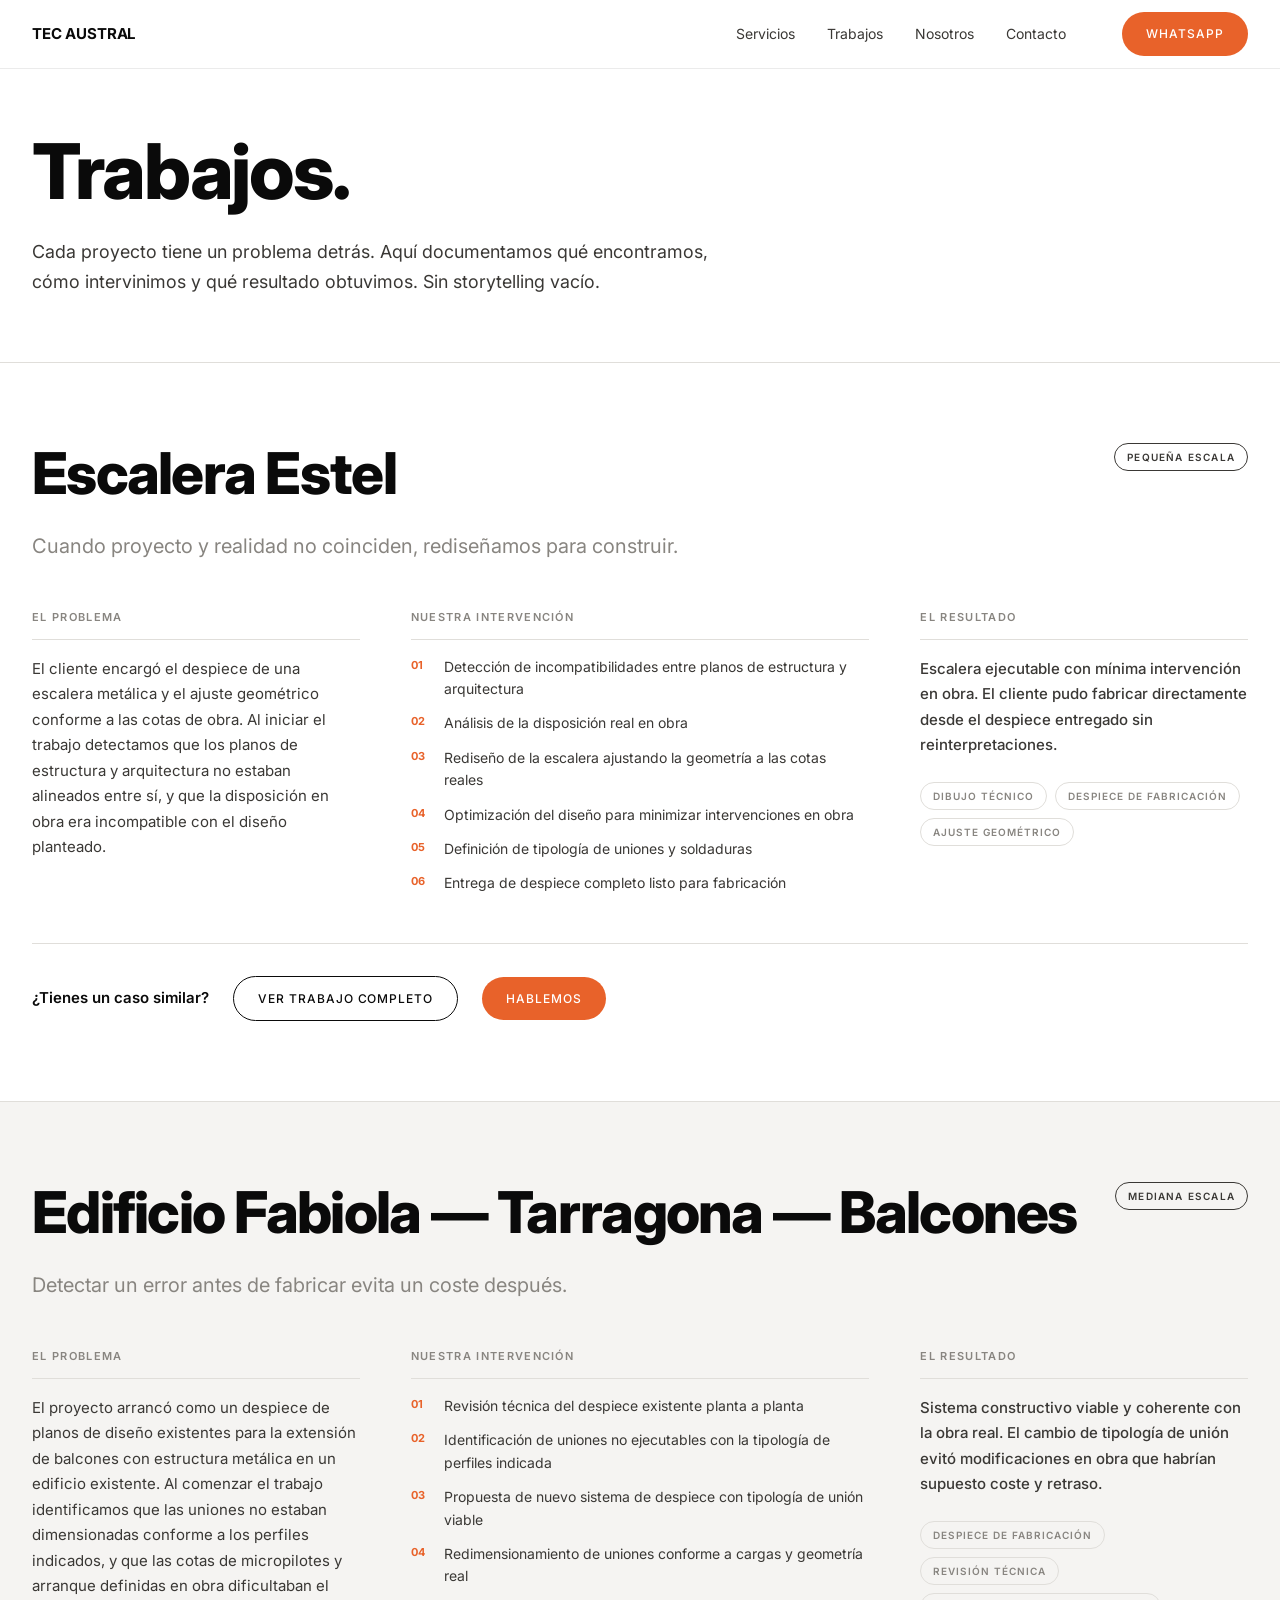
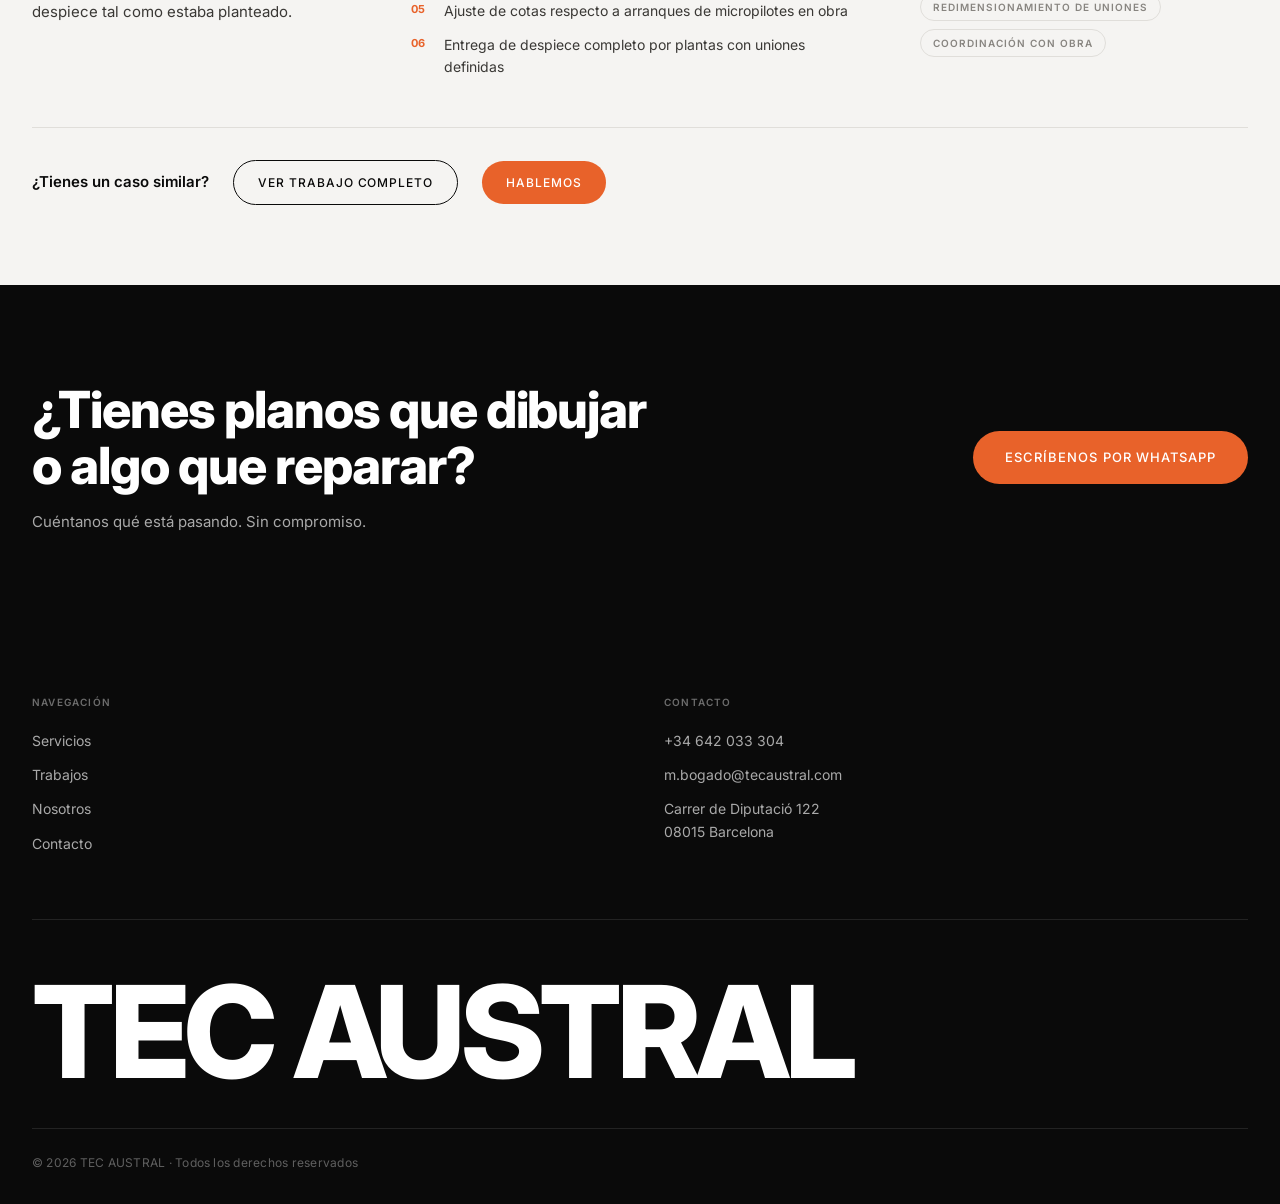
==== commit da0d7db0: "fix: contact email is now m.bogado@tecaustral.com comercial@ is no longer read; form messages defaul" ====
--- a/casos.html
+++ b/casos.html
@@ -157,7 +157,7 @@
       <div class="footer__col">
         <span class="footer__col-label">CONTACTO</span>
         <a href="tel:+34642033304">+34 642 033 304</a>
-        <a href="mailto:comercial@tecaustral.com">comercial@tecaustral.com</a>
+        <a href="mailto:m.bogado@tecaustral.com">m.bogado@tecaustral.com</a>
         <address>Carrer de Diputació 122<br>08015 Barcelona</address>
       </div>
     </div>
